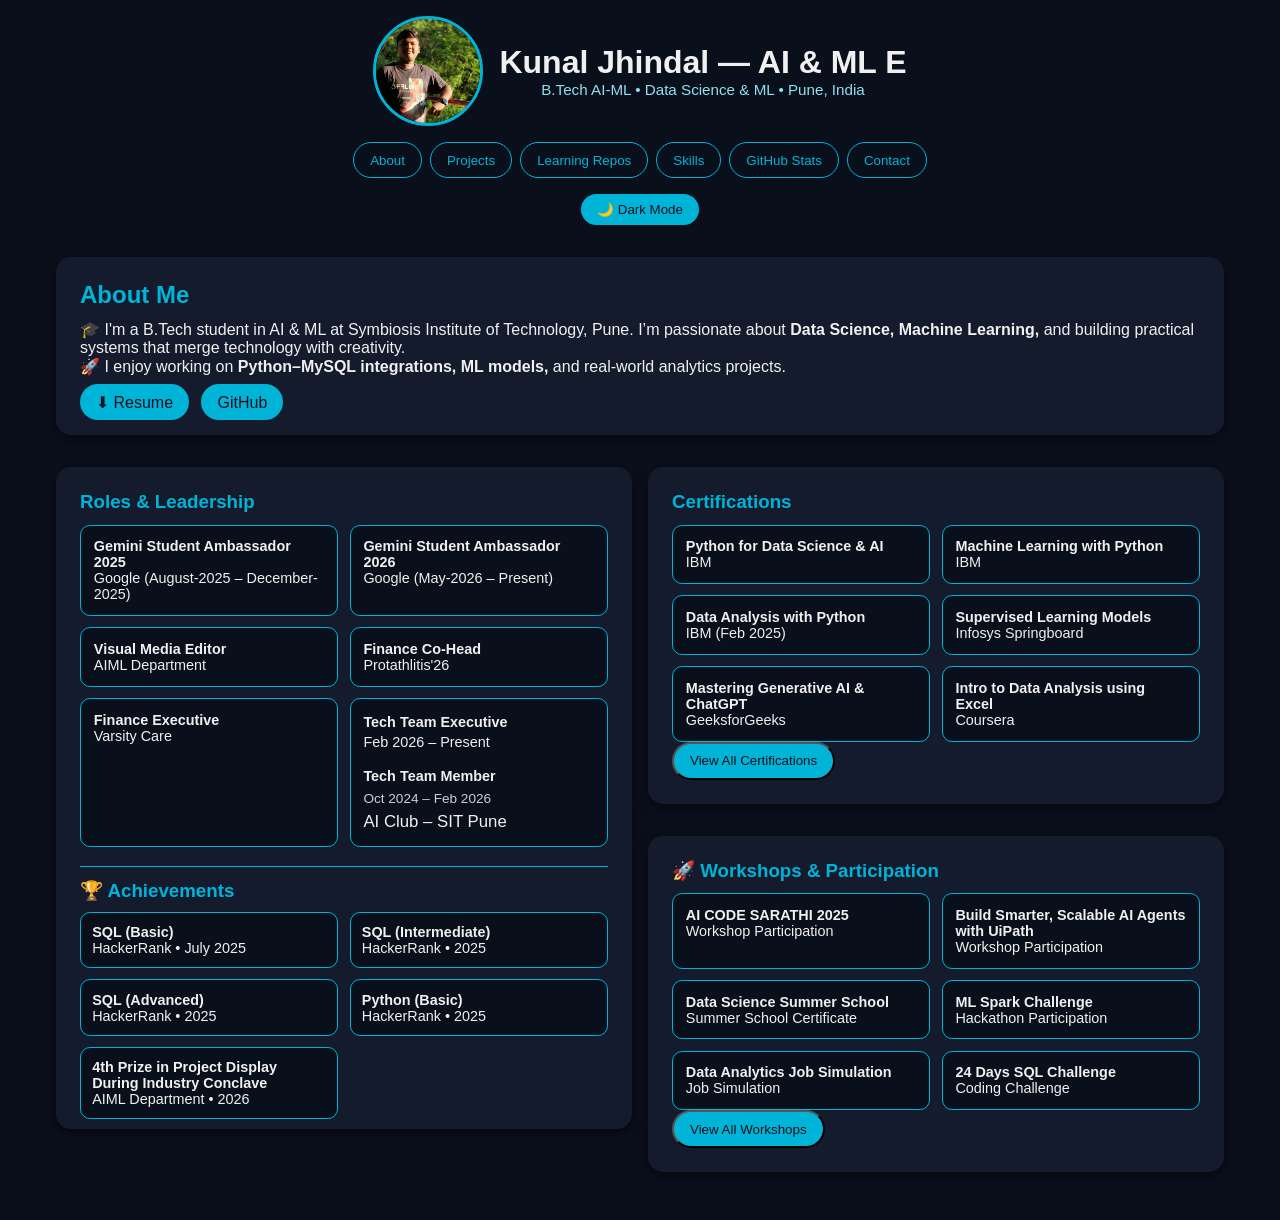
==== index.html @ 7cceeb7c "Updated portfolio website" ====
<!DOCTYPE html>
<html lang="en">

<head>
  <meta charset="UTF-8" />
  <meta name="viewport" content="width=device-width, initial-scale=1.0" />
  <title>Kunal Jhindal — Portfolio</title>
  <link rel="stylesheet" href="style.css" />
</head>

<body>
  <div class="container fade-in">
    <header class="fade-in">
      <div class="brand fade-in">
        <img src="profile.jpeg" alt="Kunal Jhindal" class="avatar fade-in" />
        <div>
          <h1 id="typing"></h1>
          <p class="subtitle">B.Tech AI-ML • Data Science & ML • Pune, India</p>
        </div>
      </div>

      <nav class="nav fade-in">
        <button data-section="about">About</button>
        <button data-section="projects">Projects</button>
        <button data-section="learning">Learning Repos</button>
        <button data-section="skills">Skills</button>
        <button data-section="stats">GitHub Stats</button>
        <button data-section="contact">Contact</button>
      </nav>

      <button id="themeToggle" class="theme-toggle fade-in">🌙 Dark Mode</button>
    </header>

    <main>
      <!-- About Section -->
      <section id="about" class="active section fade-in">
        <div class="card fade-in">
          <h2>About Me</h2>
          <p>🎓 I'm a B.Tech student in AI & ML at Symbiosis Institute of Technology, Pune. I’m passionate about <b>Data
              Science, Machine Learning,</b> and building practical systems that merge technology with creativity.</p>
          <p>🚀 I enjoy working on <b>Python–MySQL integrations, ML models,</b> and real-world analytics projects.</p>
          <div class="btns">
            <a class="btn" href="resume.pdf" target="_blank">⬇ Resume</a>
            <a class="btn" href="https://github.com/kjuhi-18" target="_blank">GitHub</a>
          </div>
        </div>

        <div class="grid-two fade-in">

          <!-- LEFT COLUMN -->
          <div>

            <div class="card fade-in roles-card">

              <h3>Roles & Leadership</h3>

              <div class="mini-cards">

                <div class="mini-card fade-in">
                  <b>Gemini Student Ambassador 2025</b><br>
                  <span>Google (August-2025 – December-2025)</span>
                </div>

                <div class="mini-card fade-in">
                  <b>Gemini Student Ambassador 2026</b><br>
                  <span>Google (May-2026 – Present)</span>
                </div>

                <div class="mini-card fade-in">
                  <b>Visual Media Editor</b><br>
                  <span>AIML Department</span>
                </div>
                <div class="mini-card fade-in">
                  <b>Finance Co-Head</b><br>
                  <span>Protathlitis'26</span>
                </div>


                <div class="mini-card fade-in">
                  <b>Finance Executive</b><br>
                  <span>Varsity Care</span>
                </div>

                <div class="mini-card fade-in ai-club-promo">

                  <b>Tech Team Executive</b><br>
                  <span>Feb 2026 – Present</span>

                  <div class="promo-sub">

                    <b>Tech Team Member</b><br>

                    <span>
                      <span class="date-small">
                        Oct 2024 – Feb 2026
                      </span><br>

                      AI Club – SIT Pune
                    </span>

                  </div>
                </div>

              </div>

              <div class="achievements-card fade-in">

                <h3>🏆 Achievements</h3>

                <div class="mini-cards">

                  <a href="achievements/sql_basic.png" target="_blank" class="mini-card fade-in">

                    <b>SQL (Basic)</b><br>
                    <span>HackerRank • July 2025</span>

                  </a>

                  <a href="achievements/sql_intermediate.png" target="_blank" class="mini-card fade-in">

                    <b>SQL (Intermediate)</b><br>
                    <span>HackerRank • 2025</span>

                  </a>

                  <a href="achievements/sql_advanced.png" target="_blank" class="mini-card fade-in">

                    <b>SQL (Advanced)</b><br>
                    <span>HackerRank • 2025</span>

                  </a>

                  <a href="achievements/python_basic.png" target="_blank" class="mini-card fade-in">

                    <b>Python (Basic)</b><br>
                    <span>HackerRank • 2025</span>

                  </a>
                  <a href="achievements/pbl_4.heic" target="_blank" class="mini-card fade-in">

                    <b>4th Prize in Project Display During Industry Conclave</b><br>
                    <span>AIML Department • 2026</span>

                  </a>


                </div>
              </div>

            </div>

          </div>

          <!-- RIGHT COLUMN -->
          <div>

            <!-- CERTIFICATIONS -->
            <div class="card fade-in">

              <h3>Certifications</h3>

              <div class="mini-cards" id="certGrid">

                <a href="certificates/python_data_science_ai.pdf" target="_blank" class="mini-card fade-in">

                  <b>Python for Data Science & AI</b><br>
                  <span>IBM</span>

                </a>

                <a href="certificates/machine_learning_with_python.pdf" target="_blank" class="mini-card fade-in">

                  <b>Machine Learning with Python</b><br>
                  <span>IBM</span>

                </a>

                <a href="certificates/data_analysis_with_python.pdf" target="_blank" class="mini-card fade-in">

                  <b>Data Analysis with Python</b><br>
                  <span>IBM (Feb 2025)</span>

                </a>
                <a href="certificates/SML.pdf" target="_blank" class="mini-card fade-in">

                  <b>Supervised Learning Models</b><br>
                  <span>Infosys Springboard</span>

                </a>
                <a href="certificates/mastering_generative_ai_chatgpt.pdf" target="_blank" class="mini-card fade-in">

                  <b>Mastering Generative AI & ChatGPT</b><br>
                  <span>GeeksforGeeks</span>

                </a>
                <a href="certificates/intro_data_analysis_excel.pdf" target="_blank" class="mini-card fade-in">

                  <b>Intro to Data Analysis using Excel</b><br>
                  <span>Coursera</span>

                </a>

                <a href="certificates/excel_basics_data_analysis.pdf" target="_blank"
                  class="mini-card fade-in hidden-cert">

                  <b>Excel Basics for Data Analysis</b><br>
                  <span>SkillUp EdTech</span>

                </a>
                <a href="certificates/Python Beginner(Skill up).pdf" target="_blank"
                  class="mini-card fade-in hidden-cert">

                  <b>Python for Beginners</b><br>
                  <span>SkillUP</span>

                </a>


                <a href="certificates/basics_of_dsa.pdf" target="_blank" class="mini-card fade-in hidden-cert">

                  <b>Basics of DSA</b><br>
                  <span>SkillUp</span>

                </a>

                <a href="certificates/generative_ai.jpg" target="_blank" class="mini-card fade-in hidden-cert">

                  <b>Generative AI</b><br>
                  <span>LinkedIn</span>

                </a>

              </div>
              <button id="toggleCerts" class="btn">
                View All Certifications
              </button>

            </div>

            <!-- WORKSHOPS -->
            <div class="card fade-in">

              <h3>🚀 Workshops & Participation</h3>

              <div class="mini-cards">

                <a href="p_certifica/nasscom_w.pdf" target="_blank" class="mini-card fade-in">

                  <b>AI CODE SARATHI 2025</b><br>
                  <span>Workshop Participation</span>

                </a>

                <a href="p_certifica/gfg_w.png" target="_blank" class="mini-card fade-in">

                  <b>Build Smarter, Scalable AI Agents with UiPath</b><br>
                  <span>Workshop Participation</span>

                </a>

                <a href="p_certifica/DS3_w.png" target="_blank" class="mini-card fade-in">

                  <b>Data Science Summer School</b><br>
                  <span>Summer School Certificate</span>

                </a>
                <a href="p_certifica/ml_spark_h.pdf" target="_blank" class="mini-card fade-in">

                  <b>ML Spark Challenge</b><br>
                  <span>Hackathon Participation</span>

                </a>
                <a href="p_certifica/dataanalytics_js.pdf" target="_blank" class="mini-card fade-in">

                  <b>Data Analytics Job Simulation</b><br>
                  <span>Job Simulation</span>

                </a>
                <a href="p_certifica/Interview_Master_SQL_c.pdf" target="_blank" class="mini-card fade-in">

                  <b>24 Days SQL Challenge</b><br>
                  <span>Coding Challenge</span>

                </a>

                <a href="p_certifica/engday_w.png" target="_blank" class="mini-card fade-in hidden-workshop">

                  <b>Turning Projects into Business Ideas + Finance and Fundraising</b><br>
                  <span>Workshop Participation</span>

                </a>



                <a href="p_certifica/2fast2hack_h.jpg" target="_blank" class="mini-card fade-in hidden-workshop">

                  <b>2 Fast 2 Hack</b><br>
                  <span>Hackathon Participation</span>

                </a>

                <a href="p_certifica/GreenOlympiad_q.pdf" target="_blank" class="mini-card fade-in hidden-workshop">

                  <b>Green Olympiad 2025</b><br>
                  <span>Olympiad Participation</span>

                </a>



                <a href="p_certifica/tatacrucible_c.pdf" target="_blank" class="mini-card fade-in hidden-workshop">

                  <b>TATA Crucible Campus Quiz 2025</b><br>
                  <span>Quiz Participation</span>

                </a>

                <a href="p_certifica/tataimag_c.pdf" target="_blank" class="mini-card fade-in hidden-workshop">

                  <b>Tata Imagination Challenge 2025</b><br>
                  <span>Quiz Participation</span>

                </a>



              </div>
              <button id="toggleWorkshops" class="btn">
                View All Workshops
              </button>
            </div>

          </div>

        </div>

  </div>


  <!-- PROJECTS SECTION -->
  <section id="projects" class="section fade-in">

    <div class="card fade-in">

      <h2>Projects</h2>

      <input id="search" type="text" placeholder="🔍 Search projects..." />

      <div id="repoContainer" class="repo-grid fade-in">
      </div>

    </div>

  </section>

  <!-- LEARNING REPOSITORIES SECTION -->
  <section id="learning" class="section fade-in">

    <div class="card fade-in">

      <h2>📚 Learning Repositories</h2>

      <p style="
      margin-bottom:1rem;
      opacity:0.9;
      line-height:1.6;
    ">
        Repositories focused on learning,
        practice, notes, and helping beginners
        understand concepts in Machine Learning,
        DSA, Java, C programming,
        preprocessing-eda .
      </p>

      <input id="learningSearch" type="text" placeholder="🔍 Search learning repositories..." />

      <div id="learningContainer" class="repo-grid fade-in">
      </div>

    </div>

  </section>

  <!-- Skills Section -->
  <section id="skills" class="section fade-in">
    <div class="card fade-in">
      <h2>Skills</h2>
      <div class="skills-grid fade-in">
        <div>
          <h3>🧠 Technical Skills</h3>
          <div class="chips">
            <span>Python</span><span>R</span><span>C</span><span>SQL</span>
            <span>Machine Learning</span><span>Data Analysis</span>
            <span>MySQL</span><span>Visualization</span>
            <span>DSA</span><span>Operating Systems</span>
            <span>Excel</span><span>Streamlit</span><span>Flask</span>
          </div>
        </div>
        <div>
          <h3>🤝 Non-Technical Skills</h3>
          <div class="chips">
            <span>Communication</span><span>Leadership</span>
            <span>Problem Solving</span><span>Teamwork</span>
            <span>Creativity</span><span>Presentation</span>
            <span>Adaptability</span><span>Critical Thinking</span>
          </div>
        </div>
      </div>

      <hr class="divider" />

      <div class="tech-stack fade-in">
        <h3>⚙️ Tech Stack</h3>
        <div class="badges">
          <span class="badge python">Python</span>
          <span class="badge mysql">MySQL</span>
          <span class="badge c">C</span>
          <span class="badge r">R</span>
          <span class="badge mongodb">MongoDB</span>
          <span class="badge streamlit">Streamlit</span>
          <span class="badge pandas">Pandas</span>
          <span class="badge numpy">NumPy</span>
          <span class="badge matplotlib">Matplotlib</span>
          <span class="badge seaborn">Seaborn</span>
          <span class="badge plotly">Plotly</span>
          <span class="badge sklearn">Scikit-learn</span>
          <span class="badge tensorflow">TensorFlow</span>
          <span class="badge keras">Keras</span>
          <span class="badge scipy">SciPy</span>
          <span class="badge vscode">VS Code</span>
          <span class="badge github">GitHub</span>
          <span class="badge canva">Canva</span>
        </div>
      </div>
    </div>
  </section>


  <!-- GitHub Stats Section -->
  <section id="stats" class="section fade-in">
    <div class="card fade-in">
      <h2>GitHub Stats</h2>

      <div class="stats-grid fade-in"
        style="display:flex; flex-wrap:wrap; gap:20px; justify-content:center; align-items:center;">

        <!-- GitHub Overall Stats -->
        <img
          src="https://github-readme-stats-sigma-five.vercel.app/api?username=kjuhi-18&show_icons=true&theme=tokyonight"
          alt="GitHub Stats" style="max-width:100%; width:420px; border-radius:12px;" />

        <!-- Top Languages -->
        <img
          src="https://github-readme-stats-sigma-five.vercel.app/api/top-langs/?username=kjuhi-18&layout=compact&theme=tokyonight"
          alt="Top Languages" style="max-width:100%; width:350px; border-radius:12px;" />

        <!-- Contribution Graph -->
        <img
          src="https://github-readme-activity-graph.vercel.app/graph?username=kjuhi-18&theme=react-dark&hide_border=true"
          alt="Contribution Graph" style="max-width:100%; width:850px; border-radius:12px;" />

      </div>
    </div>
  </section>


  <!-- Contact Section -->
  <section id="contact" class="section fade-in">
    <div class="card contact-card fade-in">
      <h2>Contact Me</h2>
      <div class="contact-grid fade-in">
        <div class="contact-item fade-in">
          <h3>Email</h3>
          <p><a href="mailto:jhindalkunal457@gmail.com">jhindalkunal457@gmail.com</a></p>
        </div>
        <div class="contact-item fade-in">
          <h3>Location</h3>
          <p>Pune, India</p>
        </div>
        <div class="contact-item fade-in">
          <h3>LinkedIn</h3>
          <p><a href="https://linkedin.com/in/kunal-jhindal" target="_blank">linkedin.com/in/kunal-jhindal</a></p>
        </div>
        <div class="contact-item fade-in">
          <h3>GitHub</h3>
          <p><a href="https://github.com/kjuhi-18" target="_blank">github.com/kjuhi-18</a></p>
        </div>
        <div class="contact-item fade-in">
          <h3>HackerRank</h3>
          <p><a href="https://www.hackerrank.com/profile/kunal_jhindal_b1" target="_blank">View Profile</a></p>
        </div>
      </div>
    </div>
  </section>

  </main>
  </div>

  <script src="script.js"></script>
</body>

</html>
---- style.css ----
/* =====================
   Global Styles & Themes
   ===================== */
:root {
  --bg: #0a0f1c;
  --card-bg: #141b2d;
  --text: #f0f0f0;
  --accent: #00b4d8;
  --secondary: #90e0ef;
  --shadow: rgba(0, 0, 0, 0.5);

  /* NEW COLORS */
  --tag-color:#64b5f6;       /* mini tags */
  --repo-btn-color: #3a0ca3;   /* GitHub Repo button */
}

body.light {
  --bg: #f5f7fa;
  --card-bg: #ffffff;
  --text: #1a1a1a;
  --accent: #0077b6;
  --secondary: #00b4d8;
  --shadow: rgba(0, 0, 0, 0.15);

  /* Keep the custom colors even in light mode */
  --tag-color:#64b5f6;       /* mini tags */
  --repo-btn-color: #3a0ca3;   /* GitHub Repo button */}

* {
  margin: 0;
  padding: 0;
  box-sizing: border-box;
  font-family: "Poppins", sans-serif;
}

body {
  background: var(--bg);
  color: var(--text);
  transition: all 0.4s ease;
}

/* =====================
   Layout
   ===================== */
.container {
  max-width: 1200px;
  margin: auto;
  padding: 1rem;
}

header {
  display: flex;
  flex-direction: column;
  align-items: center;
  text-align: center;
  gap: 1rem;
}

.brand {
  display: flex;
  align-items: center;
  gap: 1rem;
}

.avatar {
  width: 110px;
  height: 110px;
  border-radius: 50%;
  border: 3px solid var(--accent);
  cursor: pointer;
  transition: transform 0.4s ease, box-shadow 0.4s ease;
}

.avatar:hover {
  transform: scale(1.05);
  box-shadow: 0 0 15px var(--accent);
}

.subtitle {
  color: var(--secondary);
  font-size: 0.95rem;
}

.nav {
  display: flex;
  flex-wrap: wrap;
  gap: 0.5rem;
  justify-content: center;
}

.nav button {
  padding: 0.6rem 1rem;
  background: transparent;
  border: 1px solid var(--accent);
  border-radius: 25px;
  color: var(--accent);
  font-weight: 500;
  cursor: pointer;
  transition: all 0.3s ease;
}

.nav button.active,
.nav button:hover {
  background: var(--accent);
  color: var(--bg);
}

#themeToggle {
  background: var(--accent);
  color: var(--bg);
  border: none;
  padding: 0.5rem 1rem;
  border-radius: 20px;
  cursor: pointer;
  font-weight: 500;
  transition: background 0.3s;
}

#themeToggle:hover {
  background: var(--secondary);
}

/* =====================
   Sections
   ===================== */
.section {
  display: none;
  margin-top: 2rem;
}

.section.active {
  display: block;
}

.card {
  background: var(--card-bg);
  border-radius: 15px;
  box-shadow: 0 4px 12px var(--shadow);
  padding: 1.5rem;
  margin-bottom: 2rem;
  transition: all 0.4s ease;
}

.card:hover {
  transform: translateY(-4px);
  box-shadow: 0 8px 20px var(--shadow);
}

.card h2,
.card h3 {
  color: var(--accent);
  margin-bottom: 0.7rem;
}

.btns {
  margin-top: 1rem;
}

.btn {
  background: var(--accent);
  color: var(--bg);
  padding: 0.6rem 1rem;
  border-radius: 25px;
  text-decoration: none;
  font-weight: 500;
  margin-right: 0.5rem;
  transition: all 0.3s ease;
}

.btn:hover {
  background: var(--secondary);
}

/* =====================
   Grids and Mini Cards
   ===================== */
.grid-two {
  display: grid;
  grid-template-columns: repeat(auto-fit, minmax(300px, 1fr));
  gap: 1rem;
}

.mini-cards {
  display: grid;
  grid-template-columns: repeat(auto-fit, minmax(220px, 1fr));
  gap: 0.7rem;
}

.mini-card {
  background: var(--bg);
  border: 1px solid var(--accent);
  border-radius: 10px;
  padding: 0.8rem;
  font-size: 0.9rem;
  transition: background 0.3s, transform 0.3s;
  text-decoration: none !important;
  color: var(--text) !important;
}

.mini-card:hover {
  background: var(--accent);
  color: var(--bg) !important;
  transform: scale(1.03);
}

/* =====================
   Projects Section
   ===================== */

.repo-grid {
  display: grid;
  grid-template-columns: repeat(auto-fit, minmax(280px, 1fr));
  gap: 1.2rem;
  margin-top: 1rem;
}

.repo {
  background: var(--card-bg);
  border: 1px solid var(--accent);
  border-radius: 14px;
  padding: 1rem;
  display: flex;
  flex-direction: column;
  gap: 0.6rem;
  transition: 0.3s ease;
}

.repo:hover {
  background: var(--accent);
  color: var(--bg);
  transform: translateY(-4px);
}

/* 📌 Tags — UPDATED */
.repo-tags {
  display: flex;
  flex-wrap: wrap;
  gap: 0.4rem;
}

.tag {
  background: var(--tag-color);
  color: var(--bg);
  padding: 3px 8px;
  border-radius: 12px;
  font-size: 0.75rem;
  font-weight: 600;
}

/* 📌 Description */
.repo-desc {
  font-size: 0.85rem;
  opacity: 0.9;
  line-height: 1.3;
}

/* 📌 Repo Button — UPDATED */
.repo a {
  margin-top: auto;
  background: var(--repo-btn-color);
  color: var(--bg);
  padding: 6px 12px;
  border-radius: 20px;
  text-decoration: none;
  text-align: center;
  font-weight: 600;
  transition: 0.3s;
}

.repo a:hover {
  background: var(#e51d1d);
  color: var(--bg);
}

#search,
#learningSearch {
  width: 100%;
  padding: 0.6rem;
  border-radius: 10px;
  border: 1px solid var(--accent);
  background: transparent;
  color: var(--text);
  margin-bottom: 1rem;
  font-size: 1rem;
}

/* =====================
   Skills Section
   ===================== */
.skills-grid {
  display: grid;
  grid-template-columns: repeat(auto-fit, minmax(280px, 1fr));
  gap: 1rem;
}

.chips {
  display: flex;
  flex-wrap: wrap;
  gap: 0.5rem;
}

.chips span {
  border: 1px solid var(--accent);
  padding: 0.4rem 0.8rem;
  border-radius: 20px;
  font-size: 0.9rem;
  transition: all 0.3s ease;
}

.chips span:hover {
  background: var(--accent);
  color: var(--bg);
}

/* =====================
   GitHub Stats
   ===================== */
.stats-grid {
  display: flex;
  flex-wrap: wrap;
  justify-content: center;
  gap: 1rem;
}

.stats-grid img {
  width: 100%;
  max-width: 450px;
  border-radius: 12px;
  box-shadow: 0 4px 10px var(--shadow);
}

/* =====================
   Contact Section
   ===================== */
.contact-grid {
  display: grid;
  grid-template-columns: repeat(auto-fit, minmax(250px, 1fr));
  gap: 1rem;
}

.contact-item {
  background: var(--bg);
  padding: 1rem;
  border-radius: 10px;
  border: 1px solid var(--accent);
  text-align: center;
}

.contact-item a {
  color: var(--accent);
  text-decoration: none;
}

.contact-item a:hover {
  text-decoration: underline;
}

/* =====================
   Footer
   ===================== */
footer {
  text-align: center;
  padding: 1rem;
  color: var(--secondary);
  font-size: 0.9rem;
}

/* =====================
   Responsive
   ===================== */
@media (max-width: 768px) {
  .brand {
    flex-direction: column;
  }

  .avatar {
    width: 90px;
    height: 90px;
  }

  .nav button {
    padding: 0.5rem 0.8rem;
  }
}

/* POPUP + animations */
#imgPopup {
  display: none;
  position: fixed;
  top: 0;
  left: 0;
  width: 100%;
  height: 100%;
  background: rgba(0,0,0,0.7);
  justify-content: center;
  align-items: center;
  z-index: 9999;
}

#imgPopup img {
  width: 65%;
  max-width: 420px;
  border-radius: 12px;
  border: 3px solid white;
  animation: zoomIn .3s ease;
}

@keyframes zoomIn {
  from {transform: scale(0.6); opacity: 0;}
  to {transform: scale(1); opacity: 1;}
}

/* Fade-in Scroll */
.fade-in {
  opacity: 0;
  transform: translateY(20px);
  transition: opacity 0.8s ease-out, transform 0.8s ease-out;
}

.fade-in.visible {
  opacity: 1;
  transform: translateY(0);
}

/* Divider */
.divider {
  margin: 1.5rem 0;
  border: none;
  height: 1px;
  background: var(--accent);
  opacity: 0.4;
}

/* Tech Stack Badges */
.tech-stack {
  text-align: center;
}

.tech-stack h3 {
  color: var(--accent);
  margin-bottom: 0.8rem;
}

.badges {
  display: flex;
  flex-wrap: wrap;
  justify-content: center;
  gap: 10px;
}

.badge {
  display: inline-block;
  color: white;
  font-weight: 500;
  padding: 6px 12px;
  border-radius: 6px;
  font-size: 0.9rem;
  box-shadow: 0 2px 6px rgba(0,0,0,0.3);
  transition: transform 0.2s ease, box-shadow 0.2s ease;
}

.badge:hover {
  transform: scale(1.07);
  box-shadow: 0 4px 10px rgba(0,0,0,0.5);
}

/* Badge Colors */
.python { background: #3776AB; }
.mysql { background: #4479A1; }
.c { background: #00599C; }
.r { background: #276DC3; }
.mongodb { background: #4DB33D; }
.streamlit { background: #FF4B4B; }
.pandas { background: #150458; }
.numpy { background: #013243; }
.matplotlib { background: #11557C; }
.seaborn { background: #4E9FB4; }
.plotly { background: #3F4F75; }
.sklearn { background: #F7931E; }
.tensorflow { background: #FF6F00; }
.keras { background: #D00000; }
.scipy { background: #005CA0; }
.vscode { background: #007ACC; }
.github { background: #181717; }
.canva { background: #00C4CC; }

/* Roles */
.grid-two {
  align-items: start;
}

.roles-card {
  height: auto !important;
  padding-bottom: 0.6rem !important;
}

.achievements-card {
  margin-top: 1.2rem;
  padding-top: 0.8rem;
  border-top: 1px solid var(--accent);
}

.achievements-card h3 {
  color: var(--accent);
  margin-bottom: 0.6rem;
}

.achievements-card .mini-cards {
  grid-template-columns: repeat(auto-fit, minmax(230px, 1fr));
  gap: 0.7rem;
}

.achievements-card .mini-card {
  background: var(--bg);
  border: 1px solid var(--accent);
  border-radius: 10px;
  padding: 0.7rem;
  font-size: 0.9rem;
  text-decoration: none;
  color: var(--text);
  transition: background 0.3s, transform 0.3s;
}

.achievements-card .mini-card:hover {
  background: var(--accent);
  color: var(--bg);
  transform: scale(1.03);
}
.ai-club-promo {
  line-height: 1.4;
}

.ai-club-promo .promo-sub {
  margin-top: 14px;
  padding-left: 0;
  border-left: none;
}

.ai-club-promo span {
  font-size: 0.9rem;
  color:inherit;
}
.ai-club-promo .promo-sub span:last-child {
  font-size: 1.05rem;   /* increase only AI Club – SIT Pune text */
}
.ai-club-promo .date-small {
  font-size: 0.85rem;   /* slightly smaller */
  opacity: 0.85;        /* softer look */
}
.hidden-cert {
  display: none;
}
.hidden-workshop {
  display: none;
}
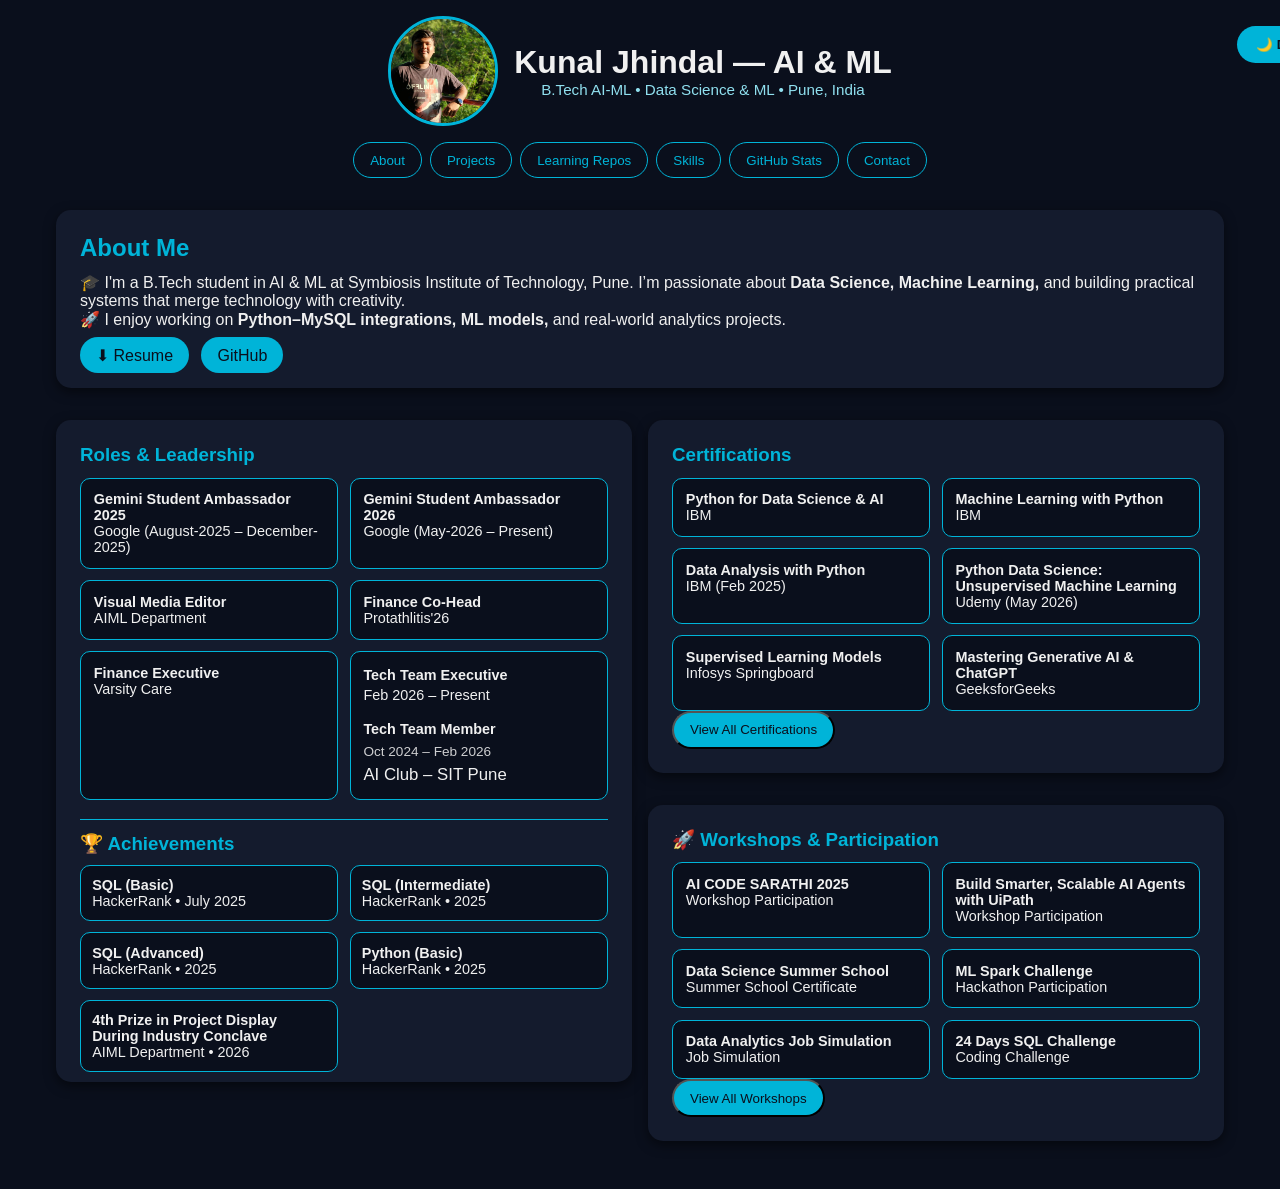
==== commit e8744989: "A new certificate was added" ====
--- a/index.html
+++ b/index.html
@@ -181,6 +181,13 @@
                   <span>IBM (Feb 2025)</span>
 
                 </a>
+                <a href="certificates/unsupervised.pdf" target="_blank" class="mini-card fade-in">
+
+                  <b>Python Data Science: Unsupervised Machine Learning</b><br>
+                  <span>Udemy (May 2026)</span>
+
+                </a>
+
                 <a href="certificates/SML.pdf" target="_blank" class="mini-card fade-in">
 
                   <b>Supervised Learning Models</b><br>
@@ -193,7 +200,8 @@
                   <span>GeeksforGeeks</span>
 
                 </a>
-                <a href="certificates/intro_data_analysis_excel.pdf" target="_blank" class="mini-card fade-in">
+                <a href="certificates/intro_data_analysis_excel.pdf" target="_blank"
+                  class="mini-card fade-in hidden-cert">
 
                   <b>Intro to Data Analysis using Excel</b><br>
                   <span>Coursera</span>
--- a/style.css
+++ b/style.css
@@ -1,555 +1,567 @@
-/* =====================
-   Global Styles & Themes
-   ===================== */
-:root {
-  --bg: #0a0f1c;
-  --card-bg: #141b2d;
-  --text: #f0f0f0;
-  --accent: #00b4d8;
-  --secondary: #90e0ef;
-  --shadow: rgba(0, 0, 0, 0.5);
-
-  /* NEW COLORS */
-  --tag-color:#64b5f6;       /* mini tags */
-  --repo-btn-color: #3a0ca3;   /* GitHub Repo button */
-}
-
-body.light {
-  --bg: #f5f7fa;
-  --card-bg: #ffffff;
-  --text: #1a1a1a;
-  --accent: #0077b6;
-  --secondary: #00b4d8;
-  --shadow: rgba(0, 0, 0, 0.15);
-
-  /* Keep the custom colors even in light mode */
-  --tag-color:#64b5f6;       /* mini tags */
-  --repo-btn-color: #3a0ca3;   /* GitHub Repo button */}
-
-* {
-  margin: 0;
-  padding: 0;
-  box-sizing: border-box;
-  font-family: "Poppins", sans-serif;
-}
-
-body {
-  background: var(--bg);
-  color: var(--text);
-  transition: all 0.4s ease;
-}
-
-/* =====================
-   Layout
-   ===================== */
-.container {
-  max-width: 1200px;
-  margin: auto;
-  padding: 1rem;
-}
-
-header {
-  display: flex;
-  flex-direction: column;
-  align-items: center;
-  text-align: center;
-  gap: 1rem;
-}
-
-.brand {
-  display: flex;
-  align-items: center;
-  gap: 1rem;
-}
-
-.avatar {
-  width: 110px;
-  height: 110px;
-  border-radius: 50%;
-  border: 3px solid var(--accent);
-  cursor: pointer;
-  transition: transform 0.4s ease, box-shadow 0.4s ease;
-}
-
-.avatar:hover {
-  transform: scale(1.05);
-  box-shadow: 0 0 15px var(--accent);
-}
-
-.subtitle {
-  color: var(--secondary);
-  font-size: 0.95rem;
-}
-
-.nav {
-  display: flex;
-  flex-wrap: wrap;
-  gap: 0.5rem;
-  justify-content: center;
-}
-
-.nav button {
-  padding: 0.6rem 1rem;
-  background: transparent;
-  border: 1px solid var(--accent);
-  border-radius: 25px;
-  color: var(--accent);
-  font-weight: 500;
-  cursor: pointer;
-  transition: all 0.3s ease;
-}
-
-.nav button.active,
-.nav button:hover {
-  background: var(--accent);
-  color: var(--bg);
-}
-
-#themeToggle {
-  background: var(--accent);
-  color: var(--bg);
-  border: none;
-  padding: 0.5rem 1rem;
-  border-radius: 20px;
-  cursor: pointer;
-  font-weight: 500;
-  transition: background 0.3s;
-}
-
-#themeToggle:hover {
-  background: var(--secondary);
-}
-
-/* =====================
-   Sections
-   ===================== */
-.section {
-  display: none;
-  margin-top: 2rem;
-}
-
-.section.active {
-  display: block;
-}
-
-.card {
-  background: var(--card-bg);
-  border-radius: 15px;
-  box-shadow: 0 4px 12px var(--shadow);
-  padding: 1.5rem;
-  margin-bottom: 2rem;
-  transition: all 0.4s ease;
-}
-
-.card:hover {
-  transform: translateY(-4px);
-  box-shadow: 0 8px 20px var(--shadow);
-}
-
-.card h2,
-.card h3 {
-  color: var(--accent);
-  margin-bottom: 0.7rem;
-}
-
-.btns {
-  margin-top: 1rem;
-}
-
-.btn {
-  background: var(--accent);
-  color: var(--bg);
-  padding: 0.6rem 1rem;
-  border-radius: 25px;
-  text-decoration: none;
-  font-weight: 500;
-  margin-right: 0.5rem;
-  transition: all 0.3s ease;
-}
-
-.btn:hover {
-  background: var(--secondary);
-}
-
-/* =====================
-   Grids and Mini Cards
-   ===================== */
-.grid-two {
-  display: grid;
-  grid-template-columns: repeat(auto-fit, minmax(300px, 1fr));
-  gap: 1rem;
-}
-
-.mini-cards {
-  display: grid;
-  grid-template-columns: repeat(auto-fit, minmax(220px, 1fr));
-  gap: 0.7rem;
-}
-
-.mini-card {
-  background: var(--bg);
-  border: 1px solid var(--accent);
-  border-radius: 10px;
-  padding: 0.8rem;
-  font-size: 0.9rem;
-  transition: background 0.3s, transform 0.3s;
-  text-decoration: none !important;
-  color: var(--text) !important;
-}
-
-.mini-card:hover {
-  background: var(--accent);
-  color: var(--bg) !important;
-  transform: scale(1.03);
-}
-
-/* =====================
-   Projects Section
-   ===================== */
-
-.repo-grid {
-  display: grid;
-  grid-template-columns: repeat(auto-fit, minmax(280px, 1fr));
-  gap: 1.2rem;
-  margin-top: 1rem;
-}
-
-.repo {
-  background: var(--card-bg);
-  border: 1px solid var(--accent);
-  border-radius: 14px;
-  padding: 1rem;
-  display: flex;
-  flex-direction: column;
-  gap: 0.6rem;
-  transition: 0.3s ease;
-}
-
-.repo:hover {
-  background: var(--accent);
-  color: var(--bg);
-  transform: translateY(-4px);
-}
-
-/* 📌 Tags — UPDATED */
-.repo-tags {
-  display: flex;
-  flex-wrap: wrap;
-  gap: 0.4rem;
-}
-
-.tag {
-  background: var(--tag-color);
-  color: var(--bg);
-  padding: 3px 8px;
-  border-radius: 12px;
-  font-size: 0.75rem;
-  font-weight: 600;
-}
-
-/* 📌 Description */
-.repo-desc {
-  font-size: 0.85rem;
-  opacity: 0.9;
-  line-height: 1.3;
-}
-
-/* 📌 Repo Button — UPDATED */
-.repo a {
-  margin-top: auto;
-  background: var(--repo-btn-color);
-  color: var(--bg);
-  padding: 6px 12px;
-  border-radius: 20px;
-  text-decoration: none;
-  text-align: center;
-  font-weight: 600;
-  transition: 0.3s;
-}
-
-.repo a:hover {
-  background: var(#e51d1d);
-  color: var(--bg);
-}
-
-#search,
-#learningSearch {
-  width: 100%;
-  padding: 0.6rem;
-  border-radius: 10px;
-  border: 1px solid var(--accent);
-  background: transparent;
-  color: var(--text);
-  margin-bottom: 1rem;
-  font-size: 1rem;
-}
-
-/* =====================
-   Skills Section
-   ===================== */
-.skills-grid {
-  display: grid;
-  grid-template-columns: repeat(auto-fit, minmax(280px, 1fr));
-  gap: 1rem;
-}
-
-.chips {
-  display: flex;
-  flex-wrap: wrap;
-  gap: 0.5rem;
-}
-
-.chips span {
-  border: 1px solid var(--accent);
-  padding: 0.4rem 0.8rem;
-  border-radius: 20px;
-  font-size: 0.9rem;
-  transition: all 0.3s ease;
-}
-
-.chips span:hover {
-  background: var(--accent);
-  color: var(--bg);
-}
-
-/* =====================
-   GitHub Stats
-   ===================== */
-.stats-grid {
-  display: flex;
-  flex-wrap: wrap;
-  justify-content: center;
-  gap: 1rem;
-}
-
-.stats-grid img {
-  width: 100%;
-  max-width: 450px;
-  border-radius: 12px;
-  box-shadow: 0 4px 10px var(--shadow);
-}
-
-/* =====================
-   Contact Section
-   ===================== */
-.contact-grid {
-  display: grid;
-  grid-template-columns: repeat(auto-fit, minmax(250px, 1fr));
-  gap: 1rem;
-}
-
-.contact-item {
-  background: var(--bg);
-  padding: 1rem;
-  border-radius: 10px;
-  border: 1px solid var(--accent);
-  text-align: center;
-}
-
-.contact-item a {
-  color: var(--accent);
-  text-decoration: none;
-}
-
-.contact-item a:hover {
-  text-decoration: underline;
-}
-
-/* =====================
-   Footer
-   ===================== */
-footer {
-  text-align: center;
-  padding: 1rem;
-  color: var(--secondary);
-  font-size: 0.9rem;
-}
-
-/* =====================
-   Responsive
-   ===================== */
-@media (max-width: 768px) {
-  .brand {
-    flex-direction: column;
-  }
-
-  .avatar {
-    width: 90px;
-    height: 90px;
-  }
-
-  .nav button {
-    padding: 0.5rem 0.8rem;
-  }
-}
-
-/* POPUP + animations */
-#imgPopup {
-  display: none;
-  position: fixed;
-  top: 0;
-  left: 0;
-  width: 100%;
-  height: 100%;
-  background: rgba(0,0,0,0.7);
-  justify-content: center;
-  align-items: center;
-  z-index: 9999;
-}
-
-#imgPopup img {
-  width: 65%;
-  max-width: 420px;
-  border-radius: 12px;
-  border: 3px solid white;
-  animation: zoomIn .3s ease;
-}
-
-@keyframes zoomIn {
-  from {transform: scale(0.6); opacity: 0;}
-  to {transform: scale(1); opacity: 1;}
-}
-
-/* Fade-in Scroll */
-.fade-in {
-  opacity: 0;
-  transform: translateY(20px);
-  transition: opacity 0.8s ease-out, transform 0.8s ease-out;
-}
-
-.fade-in.visible {
-  opacity: 1;
-  transform: translateY(0);
-}
-
-/* Divider */
-.divider {
-  margin: 1.5rem 0;
-  border: none;
-  height: 1px;
-  background: var(--accent);
-  opacity: 0.4;
-}
-
-/* Tech Stack Badges */
-.tech-stack {
-  text-align: center;
-}
-
-.tech-stack h3 {
-  color: var(--accent);
-  margin-bottom: 0.8rem;
-}
-
-.badges {
-  display: flex;
-  flex-wrap: wrap;
-  justify-content: center;
-  gap: 10px;
-}
-
-.badge {
-  display: inline-block;
-  color: white;
-  font-weight: 500;
-  padding: 6px 12px;
-  border-radius: 6px;
-  font-size: 0.9rem;
-  box-shadow: 0 2px 6px rgba(0,0,0,0.3);
-  transition: transform 0.2s ease, box-shadow 0.2s ease;
-}
-
-.badge:hover {
-  transform: scale(1.07);
-  box-shadow: 0 4px 10px rgba(0,0,0,0.5);
-}
-
-/* Badge Colors */
-.python { background: #3776AB; }
-.mysql { background: #4479A1; }
-.c { background: #00599C; }
-.r { background: #276DC3; }
-.mongodb { background: #4DB33D; }
-.streamlit { background: #FF4B4B; }
-.pandas { background: #150458; }
-.numpy { background: #013243; }
-.matplotlib { background: #11557C; }
-.seaborn { background: #4E9FB4; }
-.plotly { background: #3F4F75; }
-.sklearn { background: #F7931E; }
-.tensorflow { background: #FF6F00; }
-.keras { background: #D00000; }
-.scipy { background: #005CA0; }
-.vscode { background: #007ACC; }
-.github { background: #181717; }
-.canva { background: #00C4CC; }
-
-/* Roles */
-.grid-two {
-  align-items: start;
-}
-
-.roles-card {
-  height: auto !important;
-  padding-bottom: 0.6rem !important;
-}
-
-.achievements-card {
-  margin-top: 1.2rem;
-  padding-top: 0.8rem;
-  border-top: 1px solid var(--accent);
-}
-
-.achievements-card h3 {
-  color: var(--accent);
-  margin-bottom: 0.6rem;
-}
-
-.achievements-card .mini-cards {
-  grid-template-columns: repeat(auto-fit, minmax(230px, 1fr));
-  gap: 0.7rem;
-}
-
-.achievements-card .mini-card {
-  background: var(--bg);
-  border: 1px solid var(--accent);
-  border-radius: 10px;
-  padding: 0.7rem;
-  font-size: 0.9rem;
-  text-decoration: none;
-  color: var(--text);
-  transition: background 0.3s, transform 0.3s;
-}
-
-.achievements-card .mini-card:hover {
-  background: var(--accent);
-  color: var(--bg);
-  transform: scale(1.03);
-}
-.ai-club-promo {
-  line-height: 1.4;
-}
-
-.ai-club-promo .promo-sub {
-  margin-top: 14px;
-  padding-left: 0;
-  border-left: none;
-}
-
-.ai-club-promo span {
-  font-size: 0.9rem;
-  color:inherit;
-}
-.ai-club-promo .promo-sub span:last-child {
-  font-size: 1.05rem;   /* increase only AI Club – SIT Pune text */
-}
-.ai-club-promo .date-small {
-  font-size: 0.85rem;   /* slightly smaller */
-  opacity: 0.85;        /* softer look */
-}
-.hidden-cert {
-  display: none;
-}
-.hidden-workshop {
-  display: none;
+/* =====================
+   Global Styles & Themes
+   ===================== */
+:root {
+  --bg: #0a0f1c;
+  --card-bg: #141b2d;
+  --text: #f0f0f0;
+  --accent: #00b4d8;
+  --secondary: #90e0ef;
+  --shadow: rgba(0, 0, 0, 0.5);
+
+  /* NEW COLORS */
+  --tag-color:#64b5f6;       /* mini tags */
+  --repo-btn-color: #3a0ca3;   /* GitHub Repo button */
+}
+
+body.light {
+  --bg: #f5f7fa;
+  --card-bg: #ffffff;
+  --text: #1a1a1a;
+  --accent: #0077b6;
+  --secondary: #00b4d8;
+  --shadow: rgba(0, 0, 0, 0.15);
+
+  /* Keep the custom colors even in light mode */
+  --tag-color:#64b5f6;       /* mini tags */
+  --repo-btn-color: #3a0ca3;   /* GitHub Repo button */}
+
+* {
+  margin: 0;
+  padding: 0;
+  box-sizing: border-box;
+  font-family: "Poppins", sans-serif;
+}
+
+body {
+  background: var(--bg);
+  color: var(--text);
+  transition: all 0.4s ease;
+}
+
+/* =====================
+   Layout
+   ===================== */
+.container {
+  max-width: 1200px;
+  margin: auto;
+  padding: 1rem;
+  position: relative;
+}
+
+header {
+  display: flex;
+  flex-direction: column;
+  align-items: center;
+  text-align: center;
+  gap: 1rem;
+}
+
+.brand {
+  display: flex;
+  align-items: center;
+  gap: 1rem;
+}
+
+.avatar {
+  width: 110px;
+  height: 110px;
+  border-radius: 50%;
+  border: 3px solid var(--accent);
+  cursor: pointer;
+  transition: transform 0.4s ease, box-shadow 0.4s ease;
+}
+
+.avatar:hover {
+  transform: scale(1.05);
+  box-shadow: 0 0 15px var(--accent);
+}
+
+.subtitle {
+  color: var(--secondary);
+  font-size: 0.95rem;
+}
+
+.nav {
+  display: flex;
+  flex-wrap: wrap;
+  gap: 0.5rem;
+  justify-content: center;
+}
+
+.nav button {
+  padding: 0.6rem 1rem;
+  background: transparent;
+  border: 1px solid var(--accent);
+  border-radius: 25px;
+  color: var(--accent);
+  font-weight: 500;
+  cursor: pointer;
+  transition: all 0.3s ease;
+}
+
+.nav button.active,
+.nav button:hover {
+  background: var(--accent);
+  color: var(--bg);
+}
+
+#themeToggle {
+  position: absolute;
+  top: 10px;
+  right: -140px;
+
+  background: var(--accent);
+  color: var(--bg);
+
+  border: none;
+  padding: 0.7rem 1.2rem;
+
+  border-radius: 999px;
+
+  cursor: pointer;
+  font-weight: 600;
+
+  transition: all 0.3s ease;
+
+  z-index: 1000;
+}
+
+#themeToggle:hover {
+  background: var(--secondary);
+  transform: translateY(-2px);
+}
+
+/* =====================
+   Sections
+   ===================== */
+.section {
+  display: none;
+  margin-top: 2rem;
+}
+
+.section.active {
+  display: block;
+}
+
+.card {
+  background: var(--card-bg);
+  border-radius: 15px;
+  box-shadow: 0 4px 12px var(--shadow);
+  padding: 1.5rem;
+  margin-bottom: 2rem;
+  transition: all 0.4s ease;
+}
+
+.card:hover {
+  transform: translateY(-4px);
+  box-shadow: 0 8px 20px var(--shadow);
+}
+
+.card h2,
+.card h3 {
+  color: var(--accent);
+  margin-bottom: 0.7rem;
+}
+
+.btns {
+  margin-top: 1rem;
+}
+
+.btn {
+  background: var(--accent);
+  color: var(--bg);
+  padding: 0.6rem 1rem;
+  border-radius: 25px;
+  text-decoration: none;
+  font-weight: 500;
+  margin-right: 0.5rem;
+  transition: all 0.3s ease;
+}
+
+.btn:hover {
+  background: var(--secondary);
+}
+
+/* =====================
+   Grids and Mini Cards
+   ===================== */
+.grid-two {
+  display: grid;
+  grid-template-columns: repeat(auto-fit, minmax(300px, 1fr));
+  gap: 1rem;
+}
+
+.mini-cards {
+  display: grid;
+  grid-template-columns: repeat(auto-fit, minmax(220px, 1fr));
+  gap: 0.7rem;
+}
+
+.mini-card {
+  background: var(--bg);
+  border: 1px solid var(--accent);
+  border-radius: 10px;
+  padding: 0.8rem;
+  font-size: 0.9rem;
+  transition: background 0.3s, transform 0.3s;
+  text-decoration: none !important;
+  color: var(--text) !important;
+}
+
+.mini-card:hover {
+  background: var(--accent);
+  color: var(--bg) !important;
+  transform: scale(1.03);
+}
+
+/* =====================
+   Projects Section
+   ===================== */
+
+.repo-grid {
+  display: grid;
+  grid-template-columns: repeat(auto-fit, minmax(280px, 1fr));
+  gap: 1.2rem;
+  margin-top: 1rem;
+}
+
+.repo {
+  background: var(--card-bg);
+  border: 1px solid var(--accent);
+  border-radius: 14px;
+  padding: 1rem;
+  display: flex;
+  flex-direction: column;
+  gap: 0.6rem;
+  transition: 0.3s ease;
+}
+
+.repo:hover {
+  background: var(--accent);
+  color: var(--bg);
+  transform: translateY(-4px);
+}
+
+/* 📌 Tags — UPDATED */
+.repo-tags {
+  display: flex;
+  flex-wrap: wrap;
+  gap: 0.4rem;
+}
+
+.tag {
+  background: var(--tag-color);
+  color: var(--bg);
+  padding: 3px 8px;
+  border-radius: 12px;
+  font-size: 0.75rem;
+  font-weight: 600;
+}
+
+/* 📌 Description */
+.repo-desc {
+  font-size: 0.85rem;
+  opacity: 0.9;
+  line-height: 1.3;
+}
+
+/* 📌 Repo Button — UPDATED */
+.repo a {
+  margin-top: auto;
+  background: var(--repo-btn-color);
+  color: var(--bg);
+  padding: 6px 12px;
+  border-radius: 20px;
+  text-decoration: none;
+  text-align: center;
+  font-weight: 600;
+  transition: 0.3s;
+}
+
+.repo a:hover {
+  background: var(#e51d1d);
+  color: var(--bg);
+}
+
+#search,
+#learningSearch {
+  width: 100%;
+  padding: 0.6rem;
+  border-radius: 10px;
+  border: 1px solid var(--accent);
+  background: transparent;
+  color: var(--text);
+  margin-bottom: 1rem;
+  font-size: 1rem;
+}
+
+/* =====================
+   Skills Section
+   ===================== */
+.skills-grid {
+  display: grid;
+  grid-template-columns: repeat(auto-fit, minmax(280px, 1fr));
+  gap: 1rem;
+}
+
+.chips {
+  display: flex;
+  flex-wrap: wrap;
+  gap: 0.5rem;
+}
+
+.chips span {
+  border: 1px solid var(--accent);
+  padding: 0.4rem 0.8rem;
+  border-radius: 20px;
+  font-size: 0.9rem;
+  transition: all 0.3s ease;
+}
+
+.chips span:hover {
+  background: var(--accent);
+  color: var(--bg);
+}
+
+/* =====================
+   GitHub Stats
+   ===================== */
+.stats-grid {
+  display: flex;
+  flex-wrap: wrap;
+  justify-content: center;
+  gap: 1rem;
+}
+
+.stats-grid img {
+  width: 100%;
+  max-width: 450px;
+  border-radius: 12px;
+  box-shadow: 0 4px 10px var(--shadow);
+}
+
+/* =====================
+   Contact Section
+   ===================== */
+.contact-grid {
+  display: grid;
+  grid-template-columns: repeat(auto-fit, minmax(250px, 1fr));
+  gap: 1rem;
+}
+
+.contact-item {
+  background: var(--bg);
+  padding: 1rem;
+  border-radius: 10px;
+  border: 1px solid var(--accent);
+  text-align: center;
+}
+
+.contact-item a {
+  color: var(--accent);
+  text-decoration: none;
+}
+
+.contact-item a:hover {
+  text-decoration: underline;
+}
+
+/* =====================
+   Footer
+   ===================== */
+footer {
+  text-align: center;
+  padding: 1rem;
+  color: var(--secondary);
+  font-size: 0.9rem;
+}
+
+/* =====================
+   Responsive
+   ===================== */
+@media (max-width: 768px) {
+  .brand {
+    flex-direction: column;
+  }
+
+  .avatar {
+    width: 90px;
+    height: 90px;
+  }
+
+  .nav button {
+    padding: 0.5rem 0.8rem;
+  }
+}
+
+/* POPUP + animations */
+#imgPopup {
+  display: none;
+  position: fixed;
+  top: 0;
+  left: 0;
+  width: 100%;
+  height: 100%;
+  background: rgba(0,0,0,0.7);
+  justify-content: center;
+  align-items: center;
+  z-index: 9999;
+}
+
+#imgPopup img {
+  width: 65%;
+  max-width: 420px;
+  border-radius: 12px;
+  border: 3px solid white;
+  animation: zoomIn .3s ease;
+}
+
+@keyframes zoomIn {
+  from {transform: scale(0.6); opacity: 0;}
+  to {transform: scale(1); opacity: 1;}
+}
+
+/* Fade-in Scroll */
+.fade-in {
+  opacity: 0;
+  transform: translateY(20px);
+  transition: opacity 0.8s ease-out, transform 0.8s ease-out;
+}
+
+.fade-in.visible {
+  opacity: 1;
+  transform: translateY(0);
+}
+
+/* Divider */
+.divider {
+  margin: 1.5rem 0;
+  border: none;
+  height: 1px;
+  background: var(--accent);
+  opacity: 0.4;
+}
+
+/* Tech Stack Badges */
+.tech-stack {
+  text-align: center;
+}
+
+.tech-stack h3 {
+  color: var(--accent);
+  margin-bottom: 0.8rem;
+}
+
+.badges {
+  display: flex;
+  flex-wrap: wrap;
+  justify-content: center;
+  gap: 10px;
+}
+
+.badge {
+  display: inline-block;
+  color: white;
+  font-weight: 500;
+  padding: 6px 12px;
+  border-radius: 6px;
+  font-size: 0.9rem;
+  box-shadow: 0 2px 6px rgba(0,0,0,0.3);
+  transition: transform 0.2s ease, box-shadow 0.2s ease;
+}
+
+.badge:hover {
+  transform: scale(1.07);
+  box-shadow: 0 4px 10px rgba(0,0,0,0.5);
+}
+
+/* Badge Colors */
+.python { background: #3776AB; }
+.mysql { background: #4479A1; }
+.c { background: #00599C; }
+.r { background: #276DC3; }
+.mongodb { background: #4DB33D; }
+.streamlit { background: #FF4B4B; }
+.pandas { background: #150458; }
+.numpy { background: #013243; }
+.matplotlib { background: #11557C; }
+.seaborn { background: #4E9FB4; }
+.plotly { background: #3F4F75; }
+.sklearn { background: #F7931E; }
+.tensorflow { background: #FF6F00; }
+.keras { background: #D00000; }
+.scipy { background: #005CA0; }
+.vscode { background: #007ACC; }
+.github { background: #181717; }
+.canva { background: #00C4CC; }
+
+/* Roles */
+.grid-two {
+  align-items: start;
+}
+
+.roles-card {
+  height: auto !important;
+  padding-bottom: 0.6rem !important;
+}
+
+.achievements-card {
+  margin-top: 1.2rem;
+  padding-top: 0.8rem;
+  border-top: 1px solid var(--accent);
+}
+
+.achievements-card h3 {
+  color: var(--accent);
+  margin-bottom: 0.6rem;
+}
+
+.achievements-card .mini-cards {
+  grid-template-columns: repeat(auto-fit, minmax(230px, 1fr));
+  gap: 0.7rem;
+}
+
+.achievements-card .mini-card {
+  background: var(--bg);
+  border: 1px solid var(--accent);
+  border-radius: 10px;
+  padding: 0.7rem;
+  font-size: 0.9rem;
+  text-decoration: none;
+  color: var(--text);
+  transition: background 0.3s, transform 0.3s;
+}
+
+.achievements-card .mini-card:hover {
+  background: var(--accent);
+  color: var(--bg);
+  transform: scale(1.03);
+}
+.ai-club-promo {
+  line-height: 1.4;
+}
+
+.ai-club-promo .promo-sub {
+  margin-top: 14px;
+  padding-left: 0;
+  border-left: none;
+}
+
+.ai-club-promo span {
+  font-size: 0.9rem;
+  color:inherit;
+}
+.ai-club-promo .promo-sub span:last-child {
+  font-size: 1.05rem;   /* increase only AI Club – SIT Pune text */
+}
+.ai-club-promo .date-small {
+  font-size: 0.85rem;   /* slightly smaller */
+  opacity: 0.85;        /* softer look */
+}
+.hidden-cert {
+  display: none;
+}
+.hidden-workshop {
+  display: none;
 }
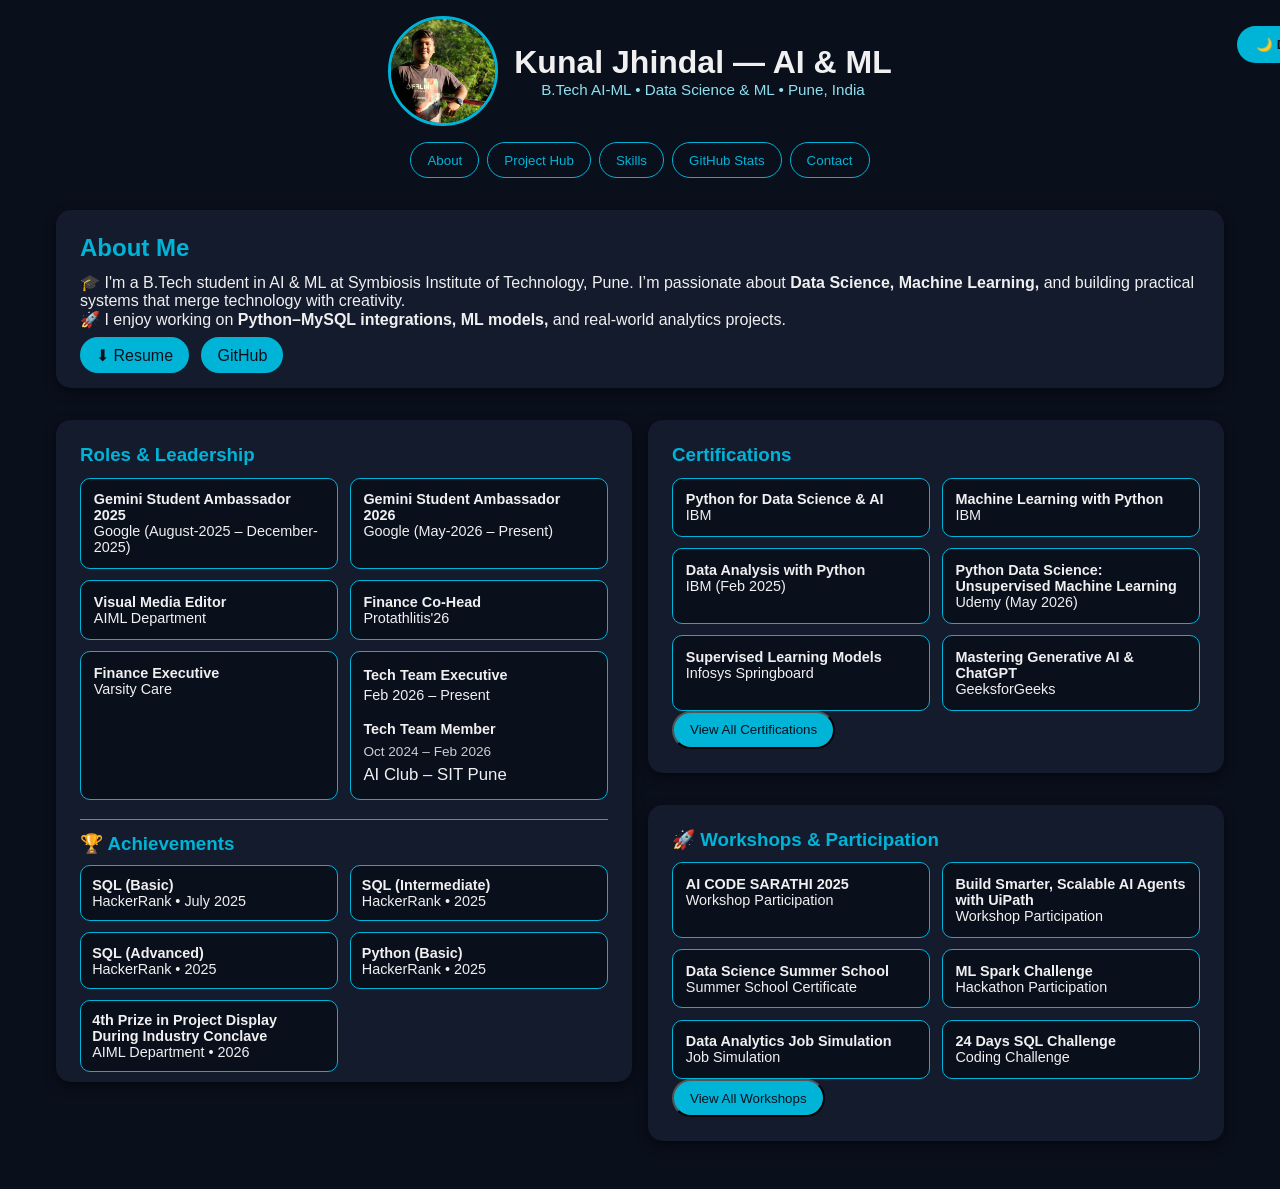
==== commit d6dd7a9b: "Regular Updates" ====
--- a/index.html
+++ b/index.html
@@ -4,7 +4,7 @@
 <head>
   <meta charset="UTF-8" />
   <meta name="viewport" content="width=device-width, initial-scale=1.0" />
-  <title>Kunal Jhindal — Portfolio</title>
+  <title>Kunal Jhindal — Project Hub</title>
   <link rel="stylesheet" href="style.css" />
 </head>
 
@@ -21,8 +21,7 @@
 
       <nav class="nav fade-in">
         <button data-section="about">About</button>
-        <button data-section="projects">Projects</button>
-        <button data-section="learning">Learning Repos</button>
+        <button data-section="projects">Project Hub</button>
         <button data-section="skills">Skills</button>
         <button data-section="stats">GitHub Stats</button>
         <button data-section="contact">Contact</button>
@@ -350,37 +349,32 @@
 
     <div class="card fade-in">
 
-      <h2>Projects</h2>
-
-      <input id="search" type="text" placeholder="🔍 Search projects..." />
+      <h2>🚀 Project Hub</h2>
+      <div class="search-wrapper">
+        <p class="hub-subtitle">
+          Building real-world solutions and sharing knowledge through open-source learning resources.
+        </p>
+        <input id="hubSearch" type="text" placeholder="Search Projects & Learning Lab...">
+      </div>
+
+      <h3 style="margin-top:2rem;">Projects</h3>
+
 
       <div id="repoContainer" class="repo-grid fade-in">
       </div>
 
-    </div>
-
-  </section>
-
-  <!-- LEARNING REPOSITORIES SECTION -->
-  <section id="learning" class="section fade-in">
-
-    <div class="card fade-in">
-
-      <h2>📚 Learning Repositories</h2>
-
-      <p style="
-      margin-bottom:1rem;
-      opacity:0.9;
-      line-height:1.6;
-    ">
-        Repositories focused on learning,
-        practice, notes, and helping beginners
-        understand concepts in Machine Learning,
-        DSA, Java, C programming,
-        preprocessing-eda .
+      <hr class="divider">
+
+      <h3 style="margin-top:2rem;">
+        Learning Lab
+      </h3>
+
+      <p>
+        Repositories focused on concepts, experimentation, practice, and learning journeys. Beyond documenting my own
+        learning, they are designed to be beginner-friendly resources that others can refer to for understanding
+        concepts, implementation details, and hands-on examples.
       </p>
 
-      <input id="learningSearch" type="text" placeholder="🔍 Search learning repositories..." />
 
       <div id="learningContainer" class="repo-grid fade-in">
       </div>
--- a/style.css
+++ b/style.css
@@ -564,4 +564,43 @@
 }
 .hidden-workshop {
   display: none;
+}
+/* ===== Project Hub Search ===== */
+
+.search-wrapper {
+  position: relative;
+  margin: 1.5rem 0 2rem;
+}
+
+.search-wrapper::before {
+  content: "🔍";
+  position: absolute;
+  left: 405px;
+  top: 75%;
+  transform: translateY(-50%);
+  opacity: 0.7;
+  font-size: 1rem;
+}
+
+#hubSearch {
+  width: 100%;
+  padding: 12px 18px 12px 48px;
+
+  background: rgba(255,255,255,0.04);
+  border: 1px solid rgba(0,255,255,0.25);
+  border-radius: 14px;
+
+  color: white;
+  font-size: 1rem;
+  max-width: 700px;
+  display: block;
+  margin: 1.5rem auto 2rem auto;
+
+  outline: none;
+  transition: all 0.3s ease;
+}
+.hub-subtitle{
+  color: rgba(255,255,255,0.75);
+  margin-bottom: 1.5rem;
+  line-height: 1.6;
 }
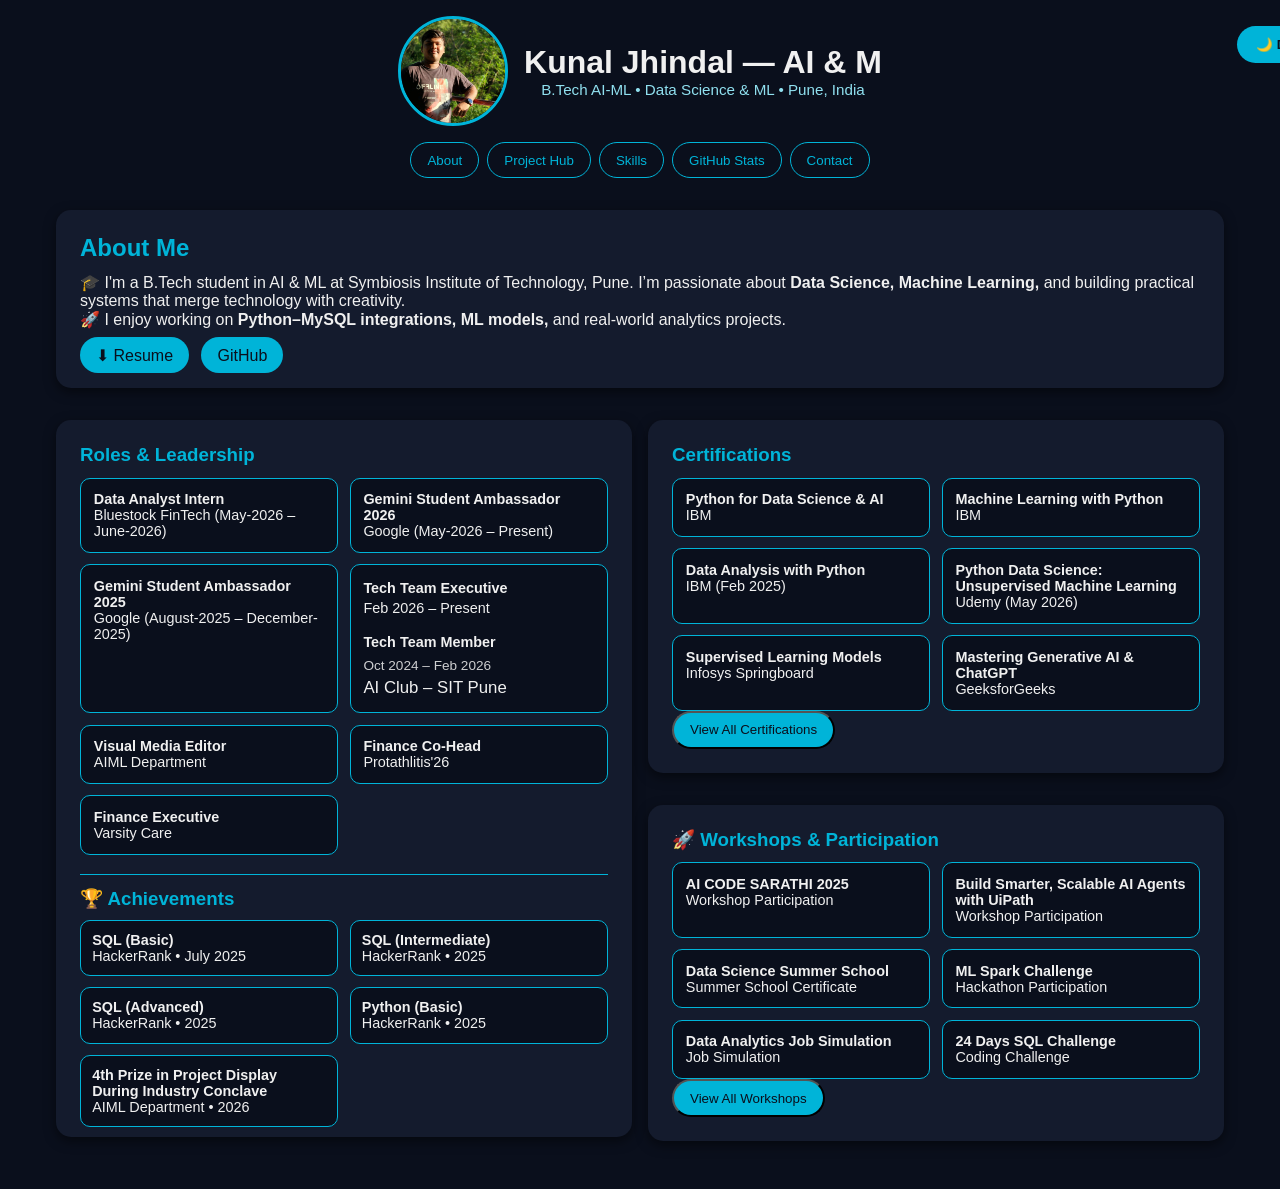
==== commit ab7d992d: "Adding Project" ====
--- a/index.html
+++ b/index.html
@@ -54,32 +54,21 @@
               <h3>Roles & Leadership</h3>
 
               <div class="mini-cards">
-
+                <div class="mini-card fade-in">
+                  <b>Data Analyst Intern</b><br>
+                  <span>Bluestock FinTech (May-2026 – June-2026)</span>
+                </div>
+
+
+
+                <div class="mini-card fade-in">
+                  <b>Gemini Student Ambassador 2026</b><br>
+                  <span>Google (May-2026 – Present)</span>  
+                </div>
                 <div class="mini-card fade-in">
                   <b>Gemini Student Ambassador 2025</b><br>
                   <span>Google (August-2025 – December-2025)</span>
                 </div>
-
-                <div class="mini-card fade-in">
-                  <b>Gemini Student Ambassador 2026</b><br>
-                  <span>Google (May-2026 – Present)</span>
-                </div>
-
-                <div class="mini-card fade-in">
-                  <b>Visual Media Editor</b><br>
-                  <span>AIML Department</span>
-                </div>
-                <div class="mini-card fade-in">
-                  <b>Finance Co-Head</b><br>
-                  <span>Protathlitis'26</span>
-                </div>
-
-
-                <div class="mini-card fade-in">
-                  <b>Finance Executive</b><br>
-                  <span>Varsity Care</span>
-                </div>
-
                 <div class="mini-card fade-in ai-club-promo">
 
                   <b>Tech Team Executive</b><br>
@@ -99,6 +88,22 @@
 
                   </div>
                 </div>
+                <div class="mini-card fade-in">
+                  <b>Visual Media Editor</b><br>
+                  <span>AIML Department</span>
+                </div>
+                <div class="mini-card fade-in">
+                  <b>Finance Co-Head</b><br>
+                  <span>Protathlitis'26</span>
+                </div>
+
+
+                <div class="mini-card fade-in">
+                  <b>Finance Executive</b><br>
+                  <span>Varsity Care</span>
+                </div>
+
+                
 
               </div>
 
@@ -354,7 +359,7 @@
         <p class="hub-subtitle">
           Building real-world solutions and sharing knowledge through open-source learning resources.
         </p>
-        <input id="hubSearch" type="text" placeholder="Search Projects & Learning Lab...">
+        <input id="hubSearch" type="text" placeholder=" 🔎Search Projects & Learning Lab...">
       </div>
 
       <h3 style="margin-top:2rem;">Projects</h3>
--- a/style.css
+++ b/style.css
@@ -186,11 +186,7 @@
 /* =====================
    Grids and Mini Cards
    ===================== */
-.grid-two {
-  display: grid;
-  grid-template-columns: repeat(auto-fit, minmax(300px, 1fr));
-  gap: 1rem;
-}
+
 
 .mini-cards {
   display: grid;
@@ -280,21 +276,10 @@
 }
 
 .repo a:hover {
-  background: var(#e51d1d);
-  color: var(--bg);
-}
-
-#search,
-#learningSearch {
-  width: 100%;
-  padding: 0.6rem;
-  border-radius: 10px;
-  border: 1px solid var(--accent);
-  background: transparent;
-  color: var(--text);
-  margin-bottom: 1rem;
-  font-size: 1rem;
-}
+  background:#e51d1d;
+  color: var(--bg);
+}
+
 
 /* =====================
    Skills Section
@@ -367,15 +352,7 @@
   text-decoration: underline;
 }
 
-/* =====================
-   Footer
-   ===================== */
-footer {
-  text-align: center;
-  padding: 1rem;
-  color: var(--secondary);
-  font-size: 0.9rem;
-}
+
 
 /* =====================
    Responsive
@@ -498,6 +475,9 @@
 
 /* Roles */
 .grid-two {
+  display: grid;
+  grid-template-columns: repeat(auto-fit, minmax(300px, 1fr));
+  gap: 1rem;
   align-items: start;
 }
 
@@ -573,13 +553,8 @@
 }
 
 .search-wrapper::before {
-  content: "🔍";
-  position: absolute;
-  left: 405px;
-  top: 75%;
-  transform: translateY(-50%);
-  opacity: 0.7;
-  font-size: 1rem;
+  left: 16px;
+  top: 50%;
 }
 
 #hubSearch {
@@ -590,7 +565,7 @@
   border: 1px solid rgba(0,255,255,0.25);
   border-radius: 14px;
 
-  color: white;
+  color: var(--text);
   font-size: 1rem;
   max-width: 700px;
   display: block;
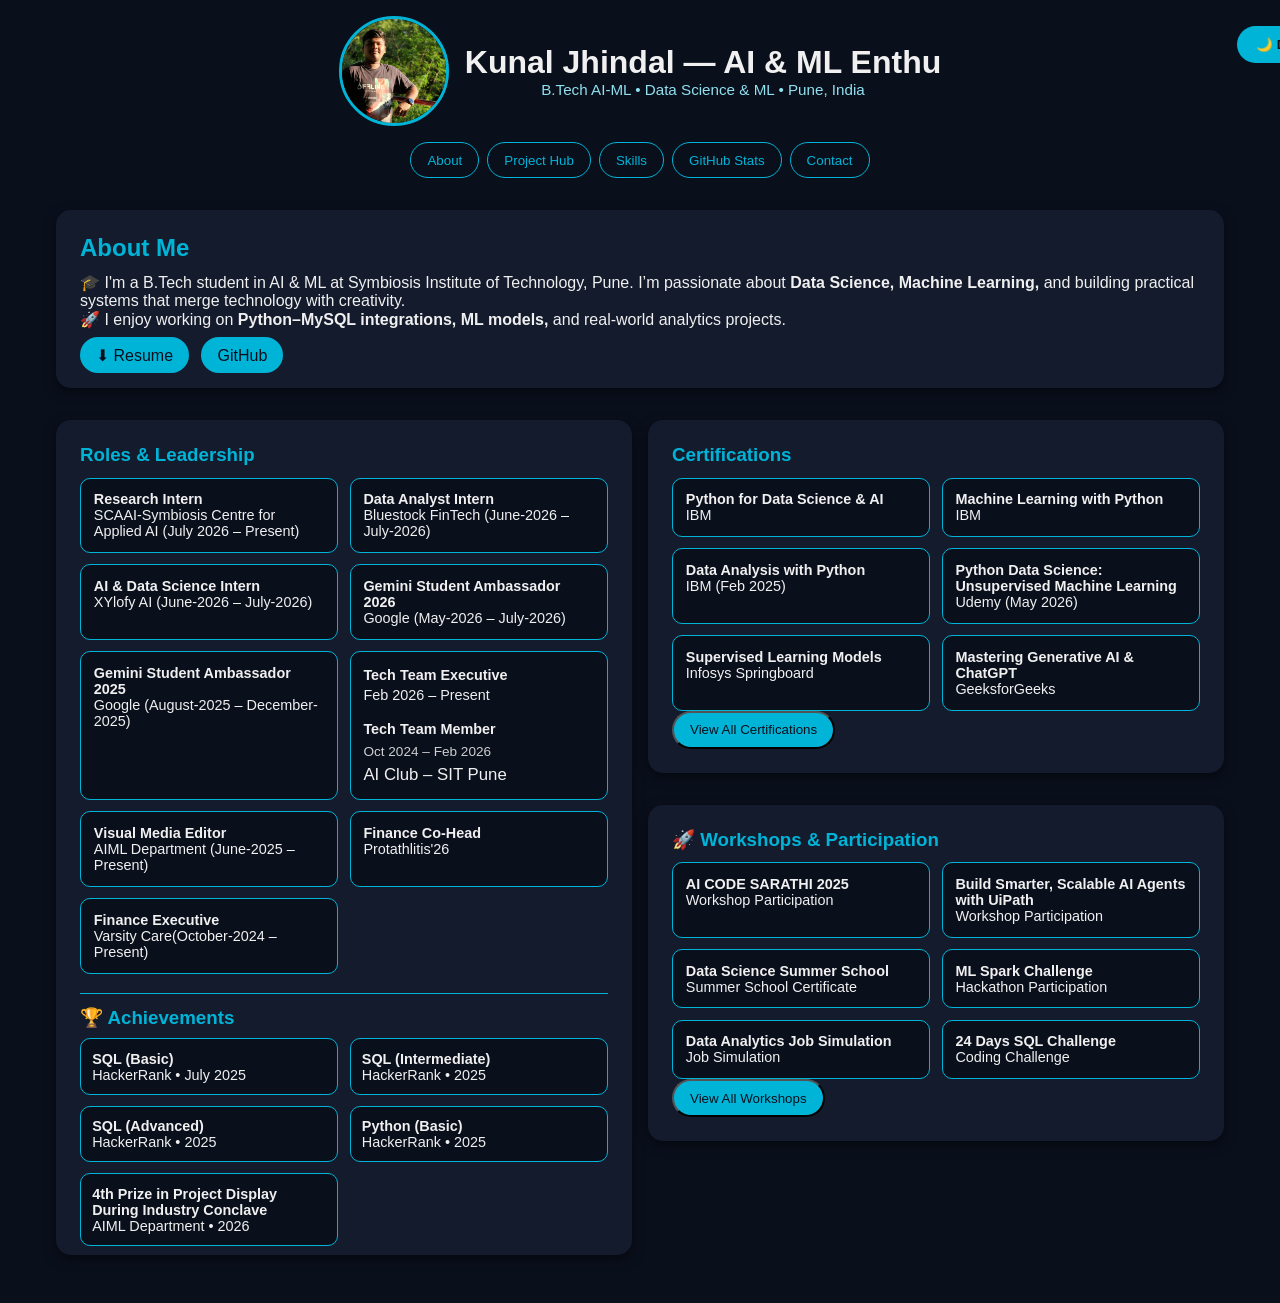
==== commit 28d7e43e: "Updates" ====
--- a/index.html
+++ b/index.html
@@ -55,15 +55,22 @@
 
               <div class="mini-cards">
                 <div class="mini-card fade-in">
+                  <b>Research Intern</b><br>
+                  <span>SCAAI-Symbiosis Centre for Applied AI (July 2026 – Present)</span>
+                </div>
+                <div class="mini-card fade-in">
                   <b>Data Analyst Intern</b><br>
-                  <span>Bluestock FinTech (May-2026 – June-2026)</span>
-                </div>
-
+                  <span>Bluestock FinTech (June-2026 – July-2026)</span>
+                </div>
+                <div class="mini-card fade-in">
+                  <b>AI & Data Science Intern</b><br>
+                  <span>XYlofy AI (June-2026 – July-2026)</span>
+                </div>
 
 
                 <div class="mini-card fade-in">
                   <b>Gemini Student Ambassador 2026</b><br>
-                  <span>Google (May-2026 – Present)</span>  
+                  <span>Google (May-2026 – July-2026)</span>  
                 </div>
                 <div class="mini-card fade-in">
                   <b>Gemini Student Ambassador 2025</b><br>
@@ -90,7 +97,7 @@
                 </div>
                 <div class="mini-card fade-in">
                   <b>Visual Media Editor</b><br>
-                  <span>AIML Department</span>
+                  <span>AIML Department (June-2025 – Present)</span>
                 </div>
                 <div class="mini-card fade-in">
                   <b>Finance Co-Head</b><br>
@@ -100,7 +107,7 @@
 
                 <div class="mini-card fade-in">
                   <b>Finance Executive</b><br>
-                  <span>Varsity Care</span>
+                  <span>Varsity Care(October-2024 – Present)</span>
                 </div>
 
                 
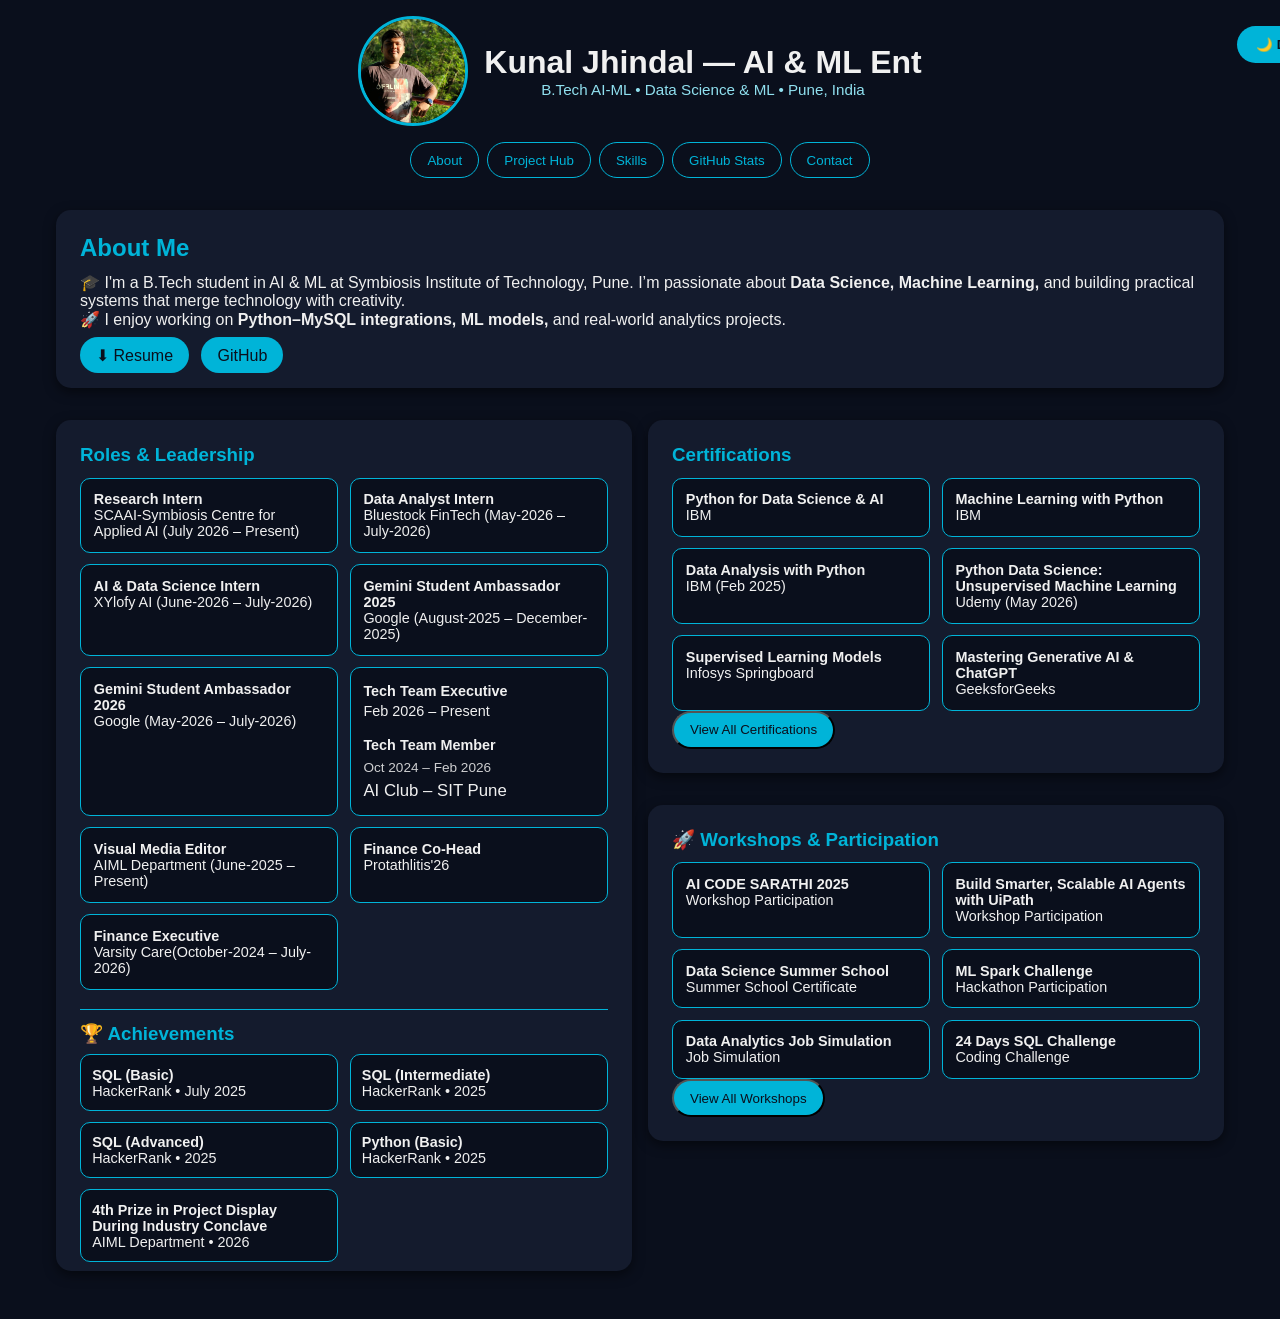
==== commit 192254b8: "internship certificates" ====
--- a/index.html
+++ b/index.html
@@ -58,24 +58,28 @@
                   <b>Research Intern</b><br>
                   <span>SCAAI-Symbiosis Centre for Applied AI (July 2026 – Present)</span>
                 </div>
-                <div class="mini-card fade-in">
-                  <b>Data Analyst Intern</b><br>
-                  <span>Bluestock FinTech (June-2026 – July-2026)</span>
-                </div>
+                <a href="i_cert/bluestock.jpg" target="_blank" style="text-decoration: none; color: inherit;">
+                  <div class="mini-card fade-in">
+                    <b>Data Analyst Intern</b><br>
+                    <span>Bluestock FinTech (May-2026 – July-2026)</span>
+                  </div>
+                </a>
                 <div class="mini-card fade-in">
                   <b>AI & Data Science Intern</b><br>
                   <span>XYlofy AI (June-2026 – July-2026)</span>
                 </div>
-
+                <a href="i_cert/gsa.pdf" target="_blank" style="text-decoration: none; color: inherit;">
+                  <div class="mini-card fade-in">
+                    <b>Gemini Student Ambassador 2025</b><br>
+                    <span>Google (August-2025 – December-2025)</span>
+                  </div>
+                </a>
 
                 <div class="mini-card fade-in">
                   <b>Gemini Student Ambassador 2026</b><br>
-                  <span>Google (May-2026 – July-2026)</span>  
-                </div>
-                <div class="mini-card fade-in">
-                  <b>Gemini Student Ambassador 2025</b><br>
-                  <span>Google (August-2025 – December-2025)</span>
-                </div>
+                  <span>Google (May-2026 – July-2026)</span>
+                </div>
+                
                 <div class="mini-card fade-in ai-club-promo">
 
                   <b>Tech Team Executive</b><br>
@@ -107,10 +111,10 @@
 
                 <div class="mini-card fade-in">
                   <b>Finance Executive</b><br>
-                  <span>Varsity Care(October-2024 – Present)</span>
-                </div>
-
-                
+                  <span>Varsity Care(October-2024 – July-2026)</span>
+                </div>
+
+
 
               </div>
 
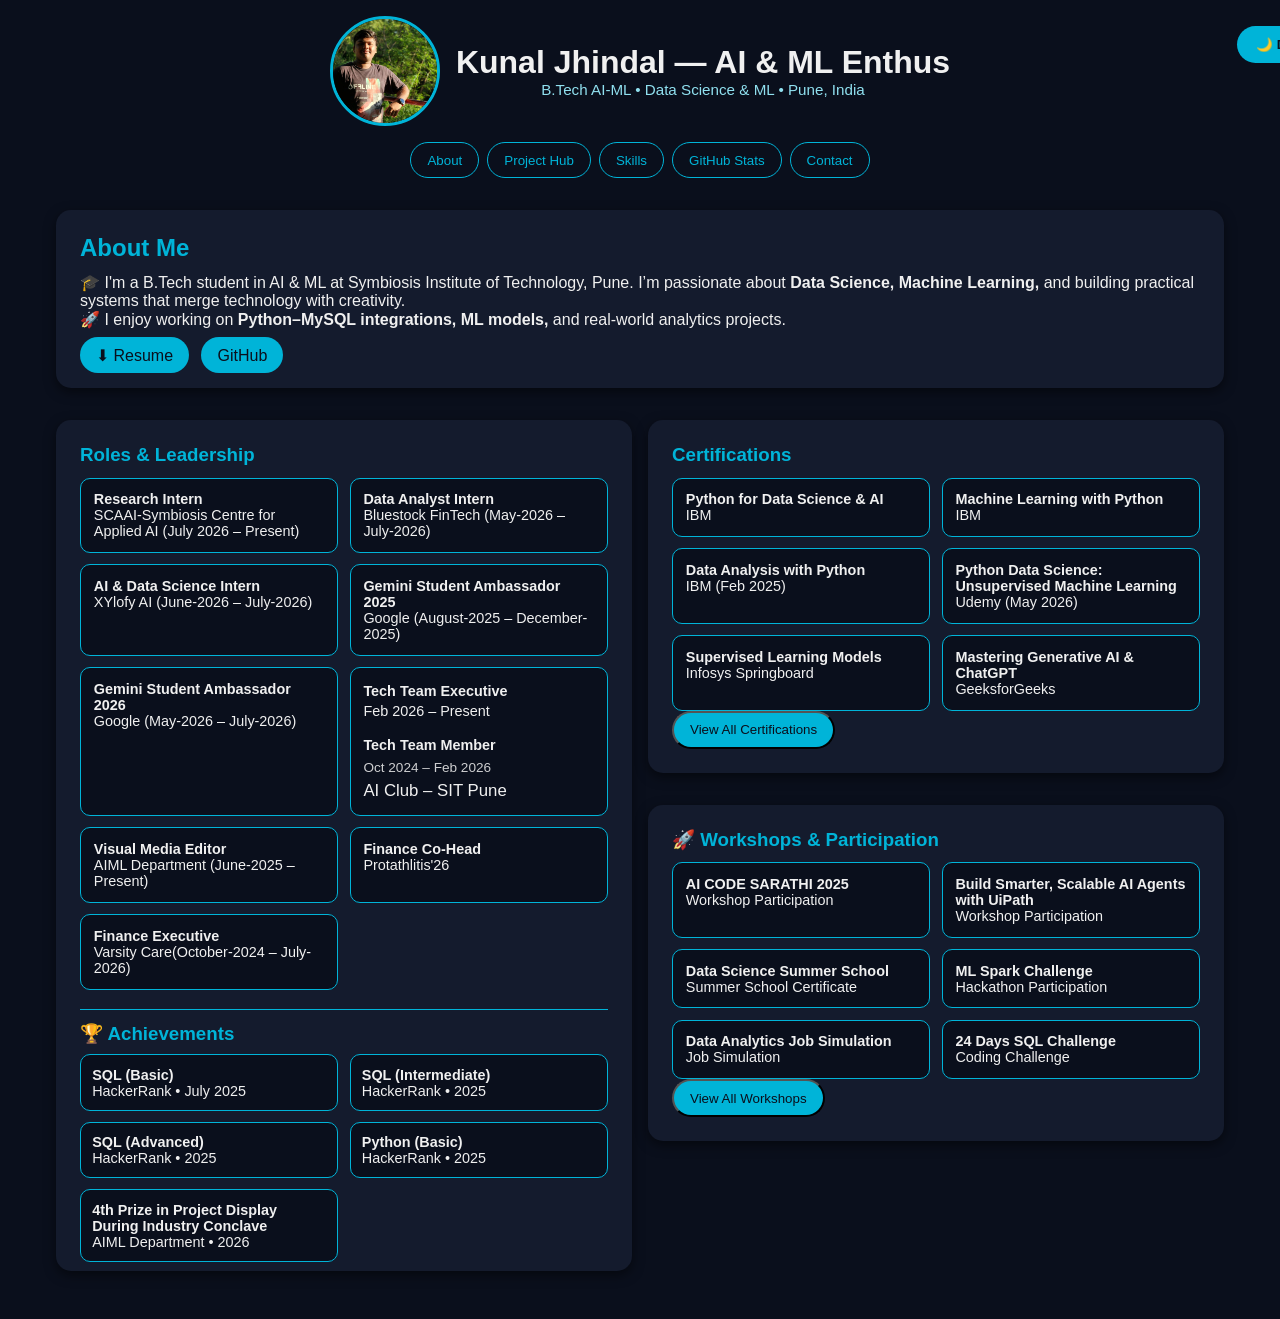
==== commit 1b5f5005: "Regular Updates" ====
--- a/index.html
+++ b/index.html
@@ -54,33 +54,29 @@
               <h3>Roles & Leadership</h3>
 
               <div class="mini-cards">
-                <div class="mini-card fade-in">
+                <a class="mini-card fade-in">
                   <b>Research Intern</b><br>
                   <span>SCAAI-Symbiosis Centre for Applied AI (July 2026 – Present)</span>
-                </div>
-                <a href="i_cert/bluestock.jpg" target="_blank" style="text-decoration: none; color: inherit;">
-                  <div class="mini-card fade-in">
-                    <b>Data Analyst Intern</b><br>
-                    <span>Bluestock FinTech (May-2026 – July-2026)</span>
-                  </div>
-                </a>
-                <div class="mini-card fade-in">
+                </a>
+                <a href="i_cert/bluestock.jpg" target="_blank" class="mini-card fade-in">
+                  <b>Data Analyst Intern</b><br>
+                  <span>Bluestock FinTech (May-2026 – July-2026)</span>
+                </a>
+                <a href="i_cert/xylo.pdf" target="_blank" class="mini-card fade-in">
                   <b>AI & Data Science Intern</b><br>
                   <span>XYlofy AI (June-2026 – July-2026)</span>
-                </div>
-                <a href="i_cert/gsa.pdf" target="_blank" style="text-decoration: none; color: inherit;">
-                  <div class="mini-card fade-in">
-                    <b>Gemini Student Ambassador 2025</b><br>
-                    <span>Google (August-2025 – December-2025)</span>
-                  </div>
-                </a>
-
-                <div class="mini-card fade-in">
+                </a>
+                <a href="i_cert/gsa.pdf" target="_blank" class="mini-card fade-in">
+                  <b>Gemini Student Ambassador 2025</b><br>
+                  <span>Google (August-2025 – December-2025)</span>
+                </a>
+
+                <a class="mini-card fade-in">
                   <b>Gemini Student Ambassador 2026</b><br>
                   <span>Google (May-2026 – July-2026)</span>
-                </div>
-                
-                <div class="mini-card fade-in ai-club-promo">
+                </a>
+
+                <a class="mini-card fade-in ai-club-promo">
 
                   <b>Tech Team Executive</b><br>
                   <span>Feb 2026 – Present</span>
@@ -98,21 +94,21 @@
                     </span>
 
                   </div>
-                </div>
-                <div class="mini-card fade-in">
+                </a>
+                <a class="mini-card fade-in">
                   <b>Visual Media Editor</b><br>
                   <span>AIML Department (June-2025 – Present)</span>
-                </div>
-                <div class="mini-card fade-in">
+                </a>
+                <a class="mini-card fade-in">
                   <b>Finance Co-Head</b><br>
                   <span>Protathlitis'26</span>
-                </div>
-
-
-                <div class="mini-card fade-in">
+                </a>
+
+
+                <a class="mini-card fade-in">
                   <b>Finance Executive</b><br>
                   <span>Varsity Care(October-2024 – July-2026)</span>
-                </div>
+                </a>
 
 
 
--- a/style.css
+++ b/style.css
@@ -194,22 +194,8 @@
   gap: 0.7rem;
 }
 
-.mini-card {
-  background: var(--bg);
-  border: 1px solid var(--accent);
-  border-radius: 10px;
-  padding: 0.8rem;
-  font-size: 0.9rem;
-  transition: background 0.3s, transform 0.3s;
-  text-decoration: none !important;
-  color: var(--text) !important;
-}
-
-.mini-card:hover {
-  background: var(--accent);
-  color: var(--bg) !important;
-  transform: scale(1.03);
-}
+
+
 
 /* =====================
    Projects Section
@@ -539,12 +525,7 @@
   font-size: 0.85rem;   /* slightly smaller */
   opacity: 0.85;        /* softer look */
 }
-.hidden-cert {
-  display: none;
-}
-.hidden-workshop {
-  display: none;
-}
+
 /* ===== Project Hub Search ===== */
 
 .search-wrapper {
@@ -578,4 +559,59 @@
   color: rgba(255,255,255,0.75);
   margin-bottom: 1.5rem;
   line-height: 1.6;
+}
+.mini-cards > a:not(.hidden-cert):not(.hidden-workshop) {
+    display: block;
+    text-decoration: none !important;
+    color: inherit !important;
+}
+
+.mini-cards > a:hover,
+.mini-cards > a:visited,
+.mini-cards > a:link,
+.mini-cards > a:active {
+    text-decoration: none !important;
+    color: inherit !important;
+}
+.mini-card {
+    display: block;
+    background: var(--bg);
+    border: 1px solid var(--accent);
+    border-radius: 10px;
+    padding: 0.8rem;
+    font-size: 0.9rem;
+    transition: background 0.3s ease, transform 0.3s ease;
+    color: var(--text);
+    text-decoration: none;
+}
+
+.mini-card,
+.mini-card:link,
+.mini-card:visited,
+.mini-card:hover,
+.mini-card:active {
+    color: var(--text);
+    text-decoration: none;
+}
+
+.mini-card:hover {
+    background: var(--accent);
+    color: var(--bg);
+    transform: scale(1.03);
+}
+
+.mini-card:hover * {
+    color: inherit;
+}
+
+.mini-card b,
+.mini-card span {
+    color: inherit;
+}
+.hidden-cert {
+    display: none !important;
+}
+
+.hidden-workshop {
+    display: none !important;
 }
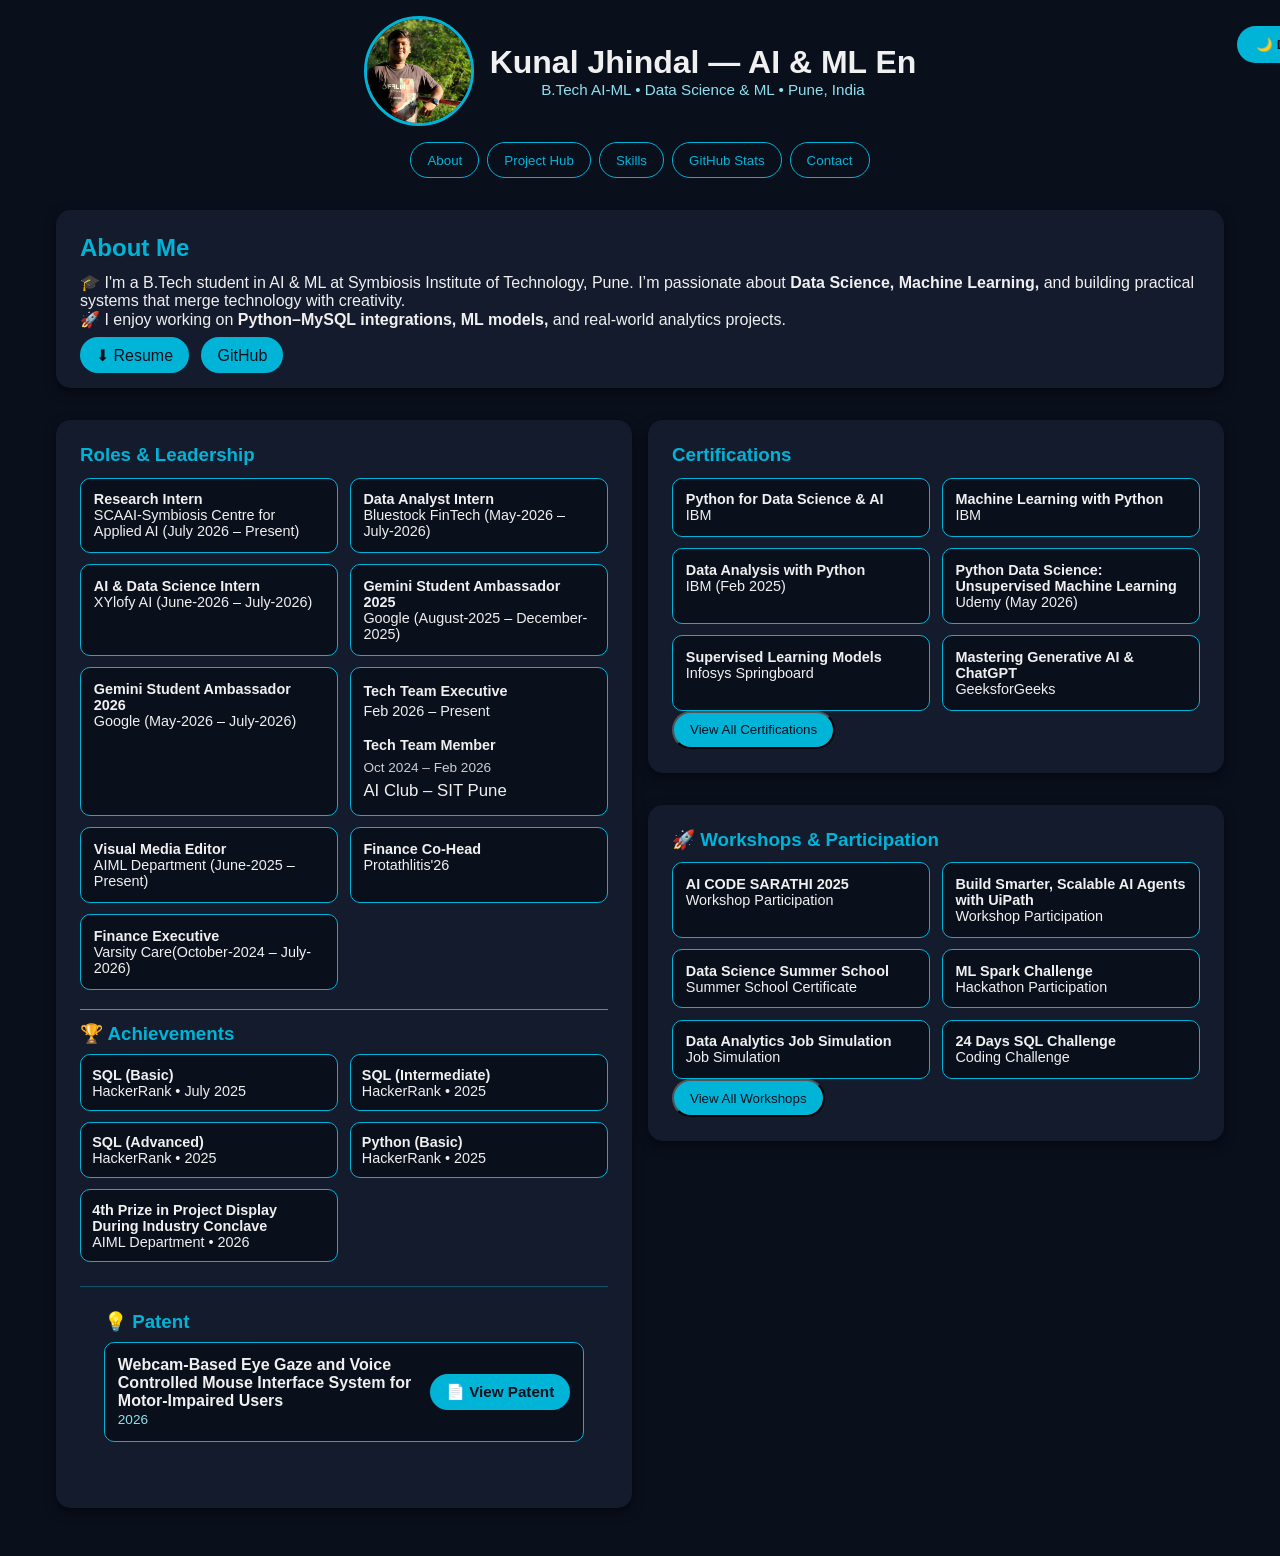
==== commit 879f3a91: "updates" ====
--- a/index.html
+++ b/index.html
@@ -153,7 +153,28 @@
                     <span>AIML Department • 2026</span>
 
                   </a>
-
+                  </div>
+                  <!-- PATENT -->
+                  <div class="card fade-in patent-card">
+
+                    <h3>💡 Patent</h3>
+
+                    <div class="patent-item">
+
+                      <div>
+                        <b>Webcam-Based Eye Gaze and Voice Controlled Mouse Interface System for Motor-Impaired Users</b><br>
+                        <span>
+                          2026
+                        </span>
+                      </div>
+
+                      <a href="patents/patent.pdf" target="_blank" class="patent-btn">
+                        📄 View Patent
+                      </a>
+
+                    
+
+                  </div>
 
                 </div>
               </div>
--- a/style.css
+++ b/style.css
@@ -614,4 +614,141 @@
 
 .hidden-workshop {
     display: none !important;
+}
+/* =====================
+   Patent Card
+   ===================== */
+/* =====================
+   Patent Card
+   ===================== */
+
+.patent-card {
+  position: relative;
+
+  /* Remove generic .card appearance */
+  background: transparent;
+  border: none;
+  border-radius: 0;
+  box-shadow: none;
+
+  /* Space + divider */
+  margin-top: 1.5rem;
+  padding-top: 1.5rem;
+  border-top: 1px solid rgba(0, 180, 216, 0.4);
+
+  overflow: visible;
+}
+
+
+.patent-item b {
+  color: var(--text);
+  font-size: 1rem;
+}
+
+.patent-item span {
+  color: var(--secondary);
+  font-size: 0.85rem;
+}
+
+.patent-btn {
+  background: var(--accent);
+  color: var(--bg);
+  padding: 0.55rem 1rem;
+  border-radius: 20px;
+  text-decoration: none;
+  font-weight: 600;
+  white-space: nowrap;
+  transition: all 0.3s ease;
+}
+
+.patent-btn:hover {
+  background: var(--secondary);
+  transform: translateY(-2px);
+  box-shadow: 0 0 15px rgba(0, 180, 216, 0.4);
+}
+
+@media (max-width: 600px) {
+
+  .patent-item {
+    flex-direction: column;
+    align-items: flex-start;
+  }
+
+  .patent-btn {
+    width: 100%;
+    text-align: center;
+  }
+
+}
+.patent-item {
+  display: flex;
+  align-items: center;
+  justify-content: space-between;
+
+  gap: 1rem;
+
+  background: var(--bg);
+  border: 1px solid var(--accent);
+  border-radius: 10px;
+
+  padding: 0.8rem;
+
+  color: var(--text);
+
+  transition: background 0.3s ease, transform 0.3s ease;
+}
+
+.patent-item:hover {
+  background: var(--accent);
+  color: var(--bg);
+  transform: scale(1.01);
+}
+
+.patent-item:hover * {
+  color: inherit;
+}
+
+.patent-info {
+  flex: 1;
+  min-width: 0;
+}
+
+.patent-info b {
+  display: block;
+  font-size: 0.9rem;
+  line-height: 1.35;
+  font-weight: 600;
+}
+.patent-info span {
+  display: block;
+  margin-top: 0.3rem;
+  color: var(--secondary);
+  font-size: 0.85rem;
+}
+
+.patent-btn {
+  flex-shrink: 0;
+  padding: 0.55rem 1rem;
+  border-radius: 22px;
+  font-size: 0.95rem;
+  white-space: nowrap;
+}
+/* Space + divider between Achievements and Patent */
+.achievements-card .patent-card {
+  margin-top: 1.5rem;
+  padding-top: 1.5rem;
+  border-top: 1px solid rgba(0, 180, 216, 0.35);
+}
+@media (max-width: 600px) {
+
+  .patent-item {
+    flex-direction: column;
+    align-items: stretch;
+  }
+
+  .patent-btn {
+    width: 100%;
+    text-align: center;
+  }
+
 }
